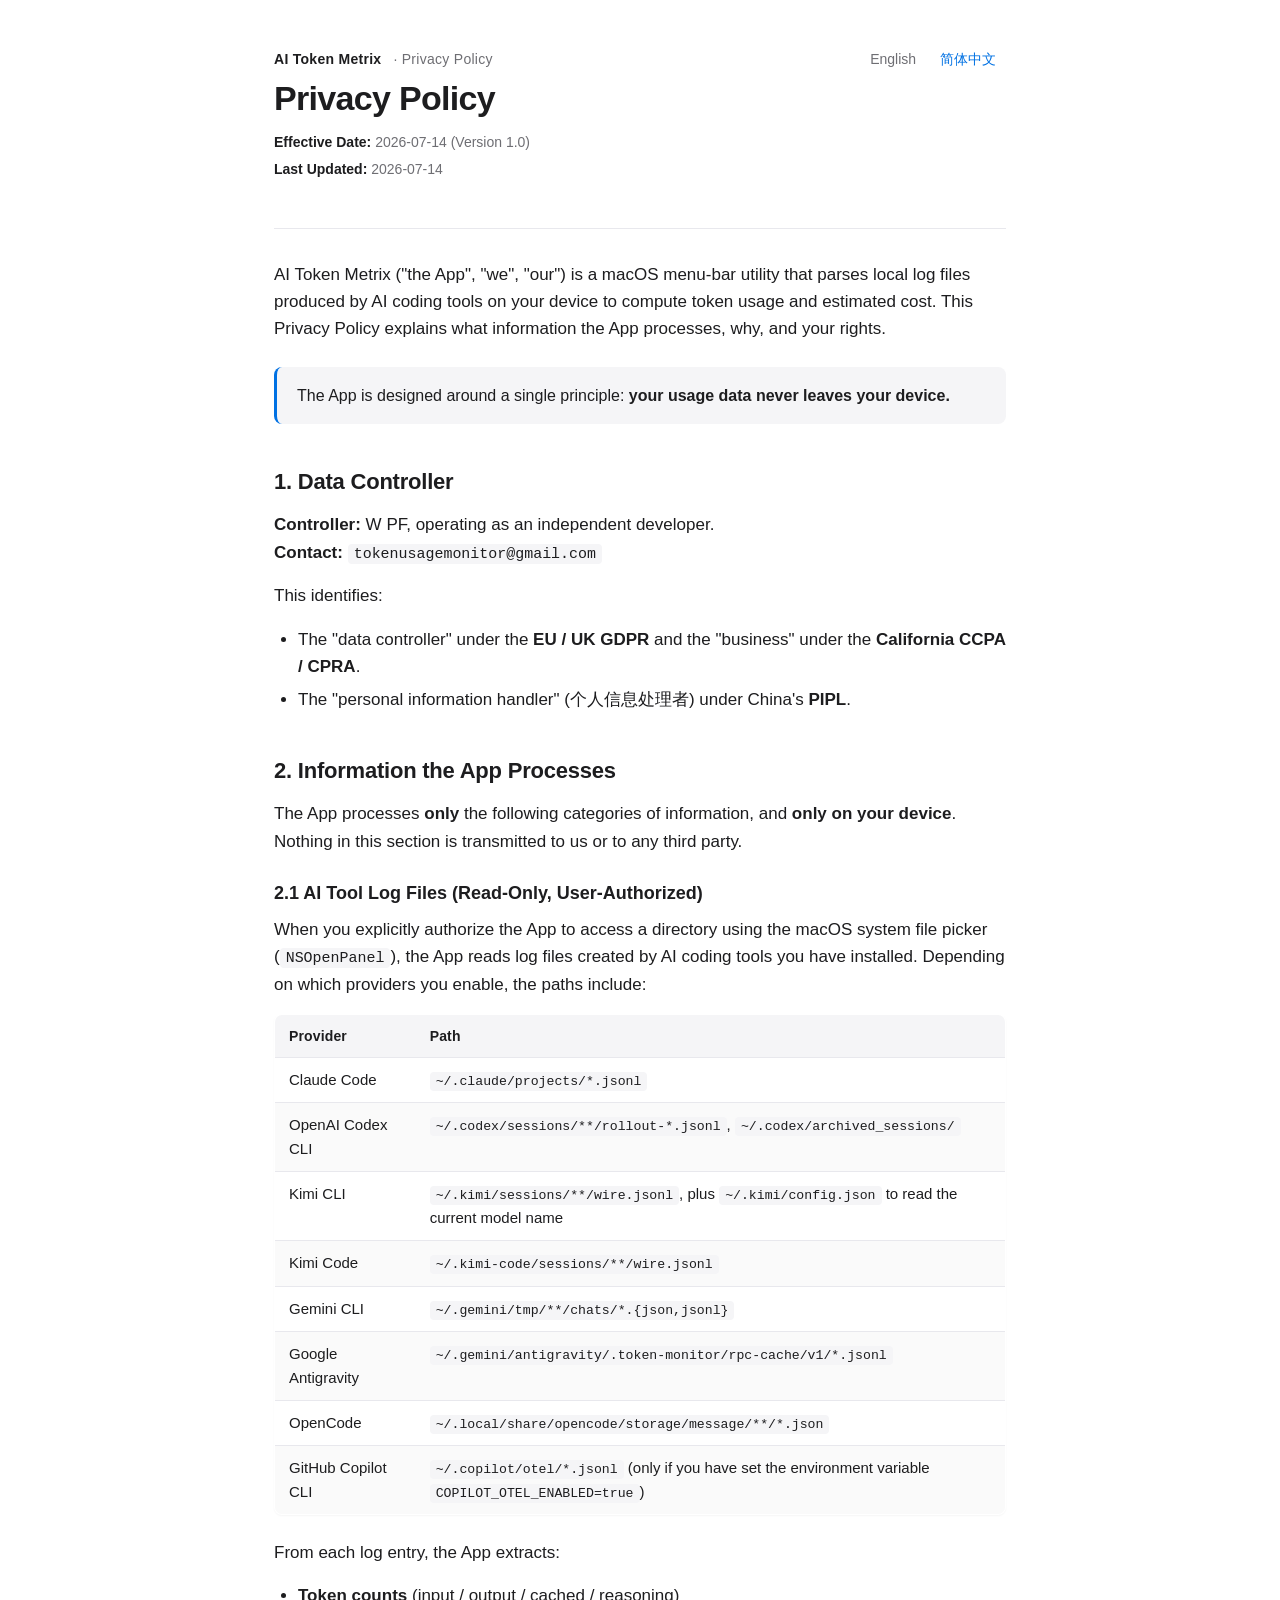
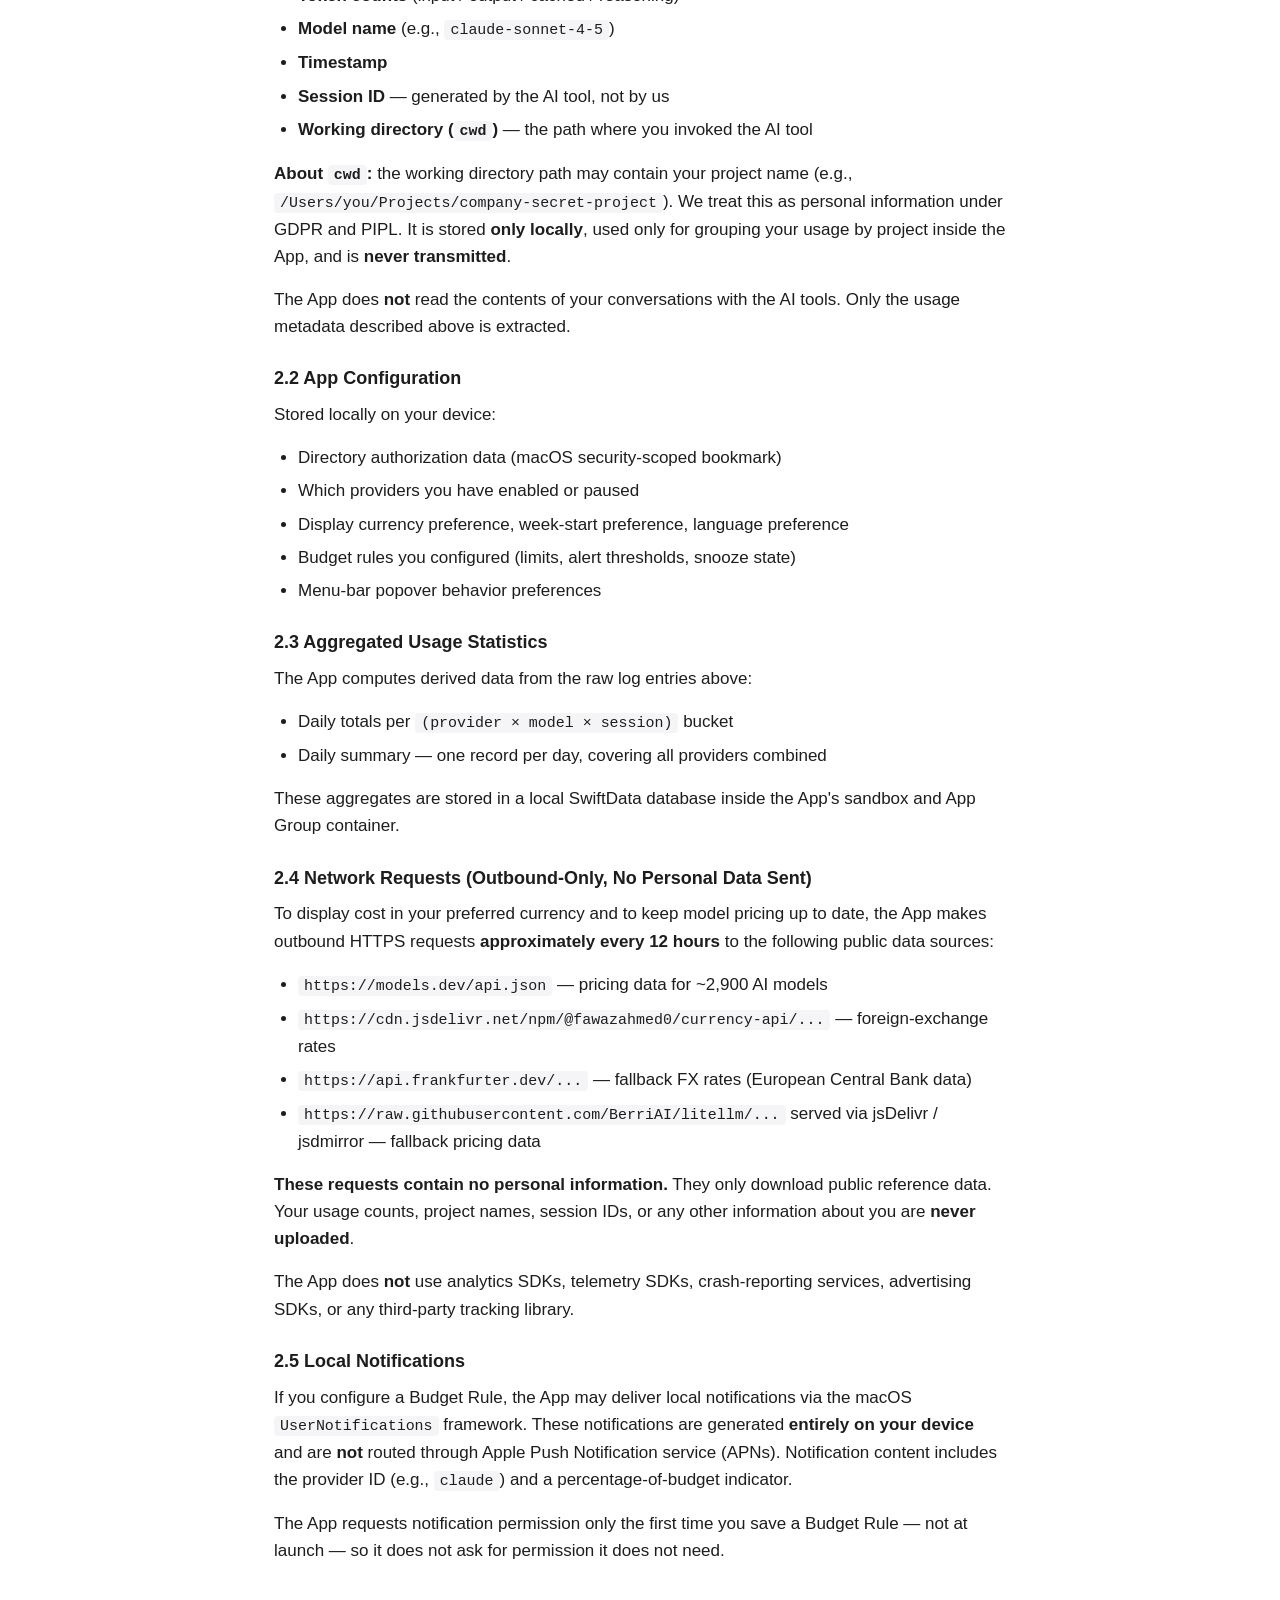
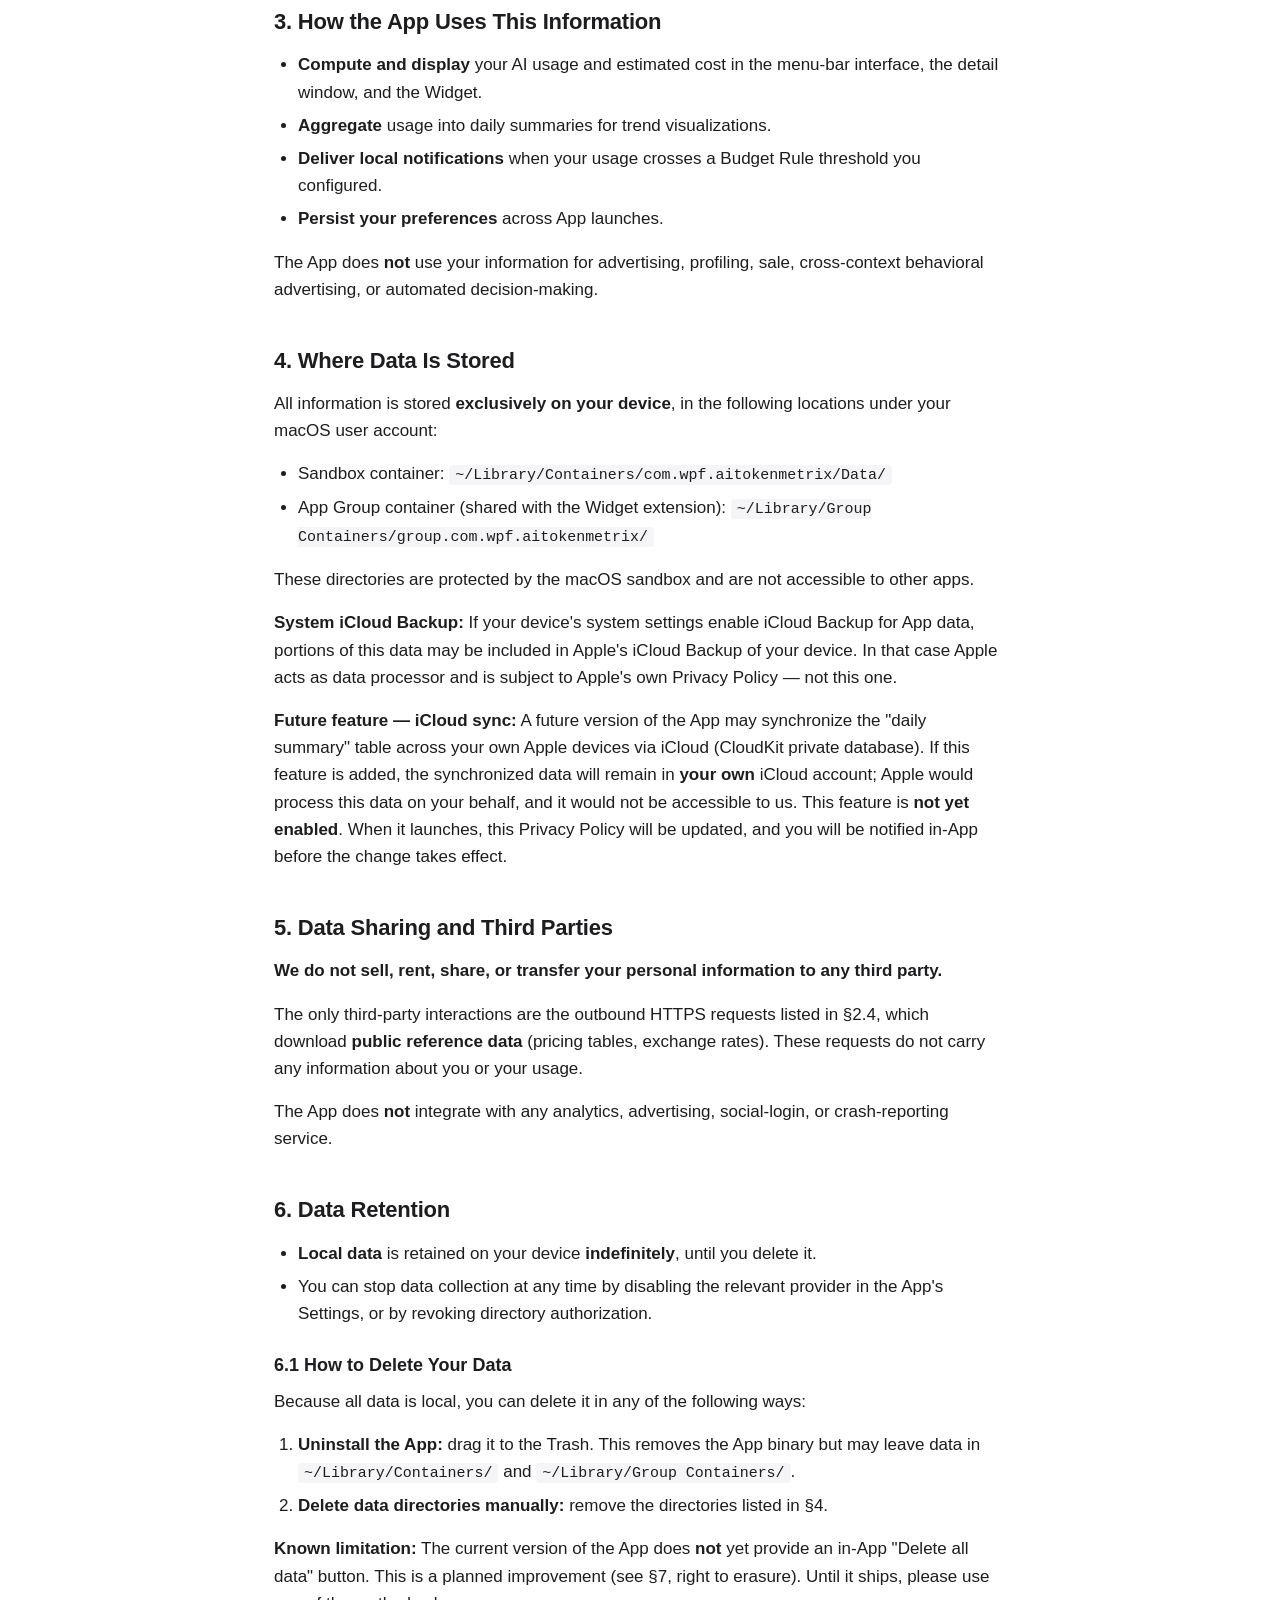
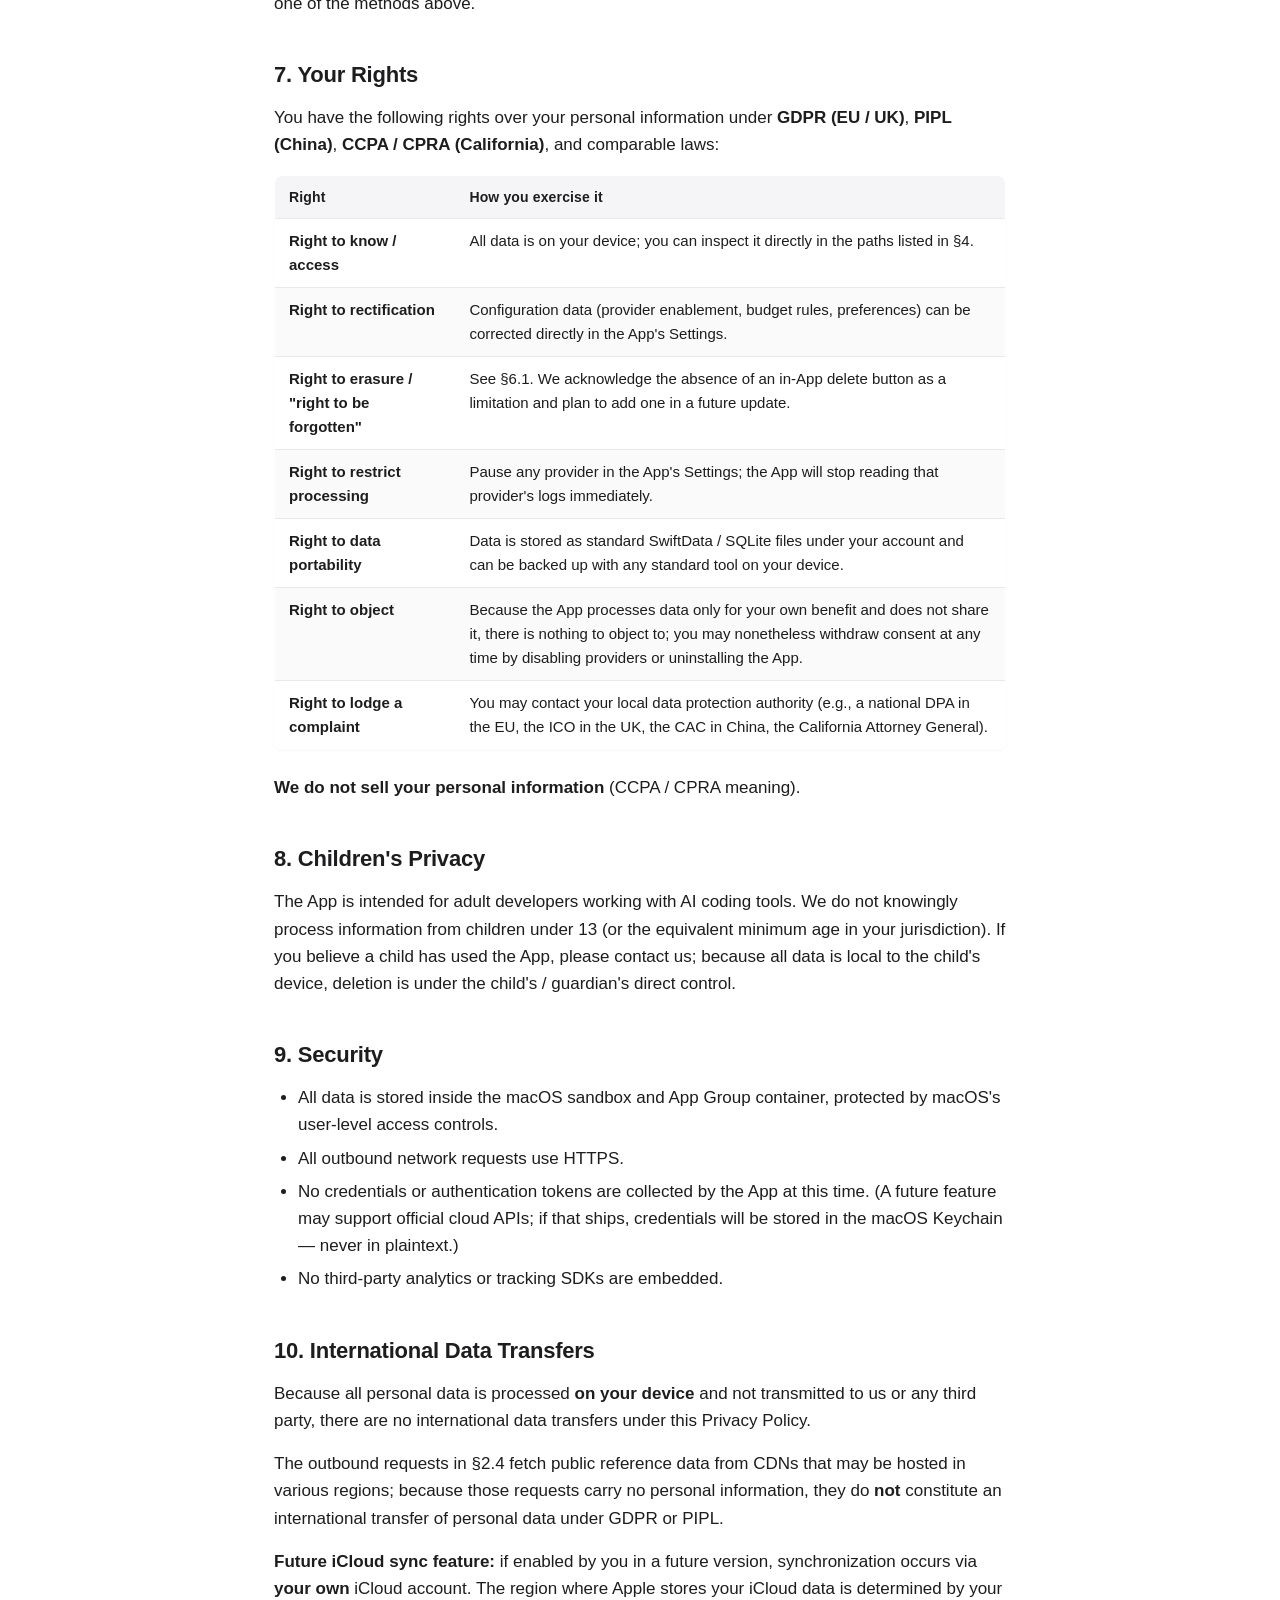
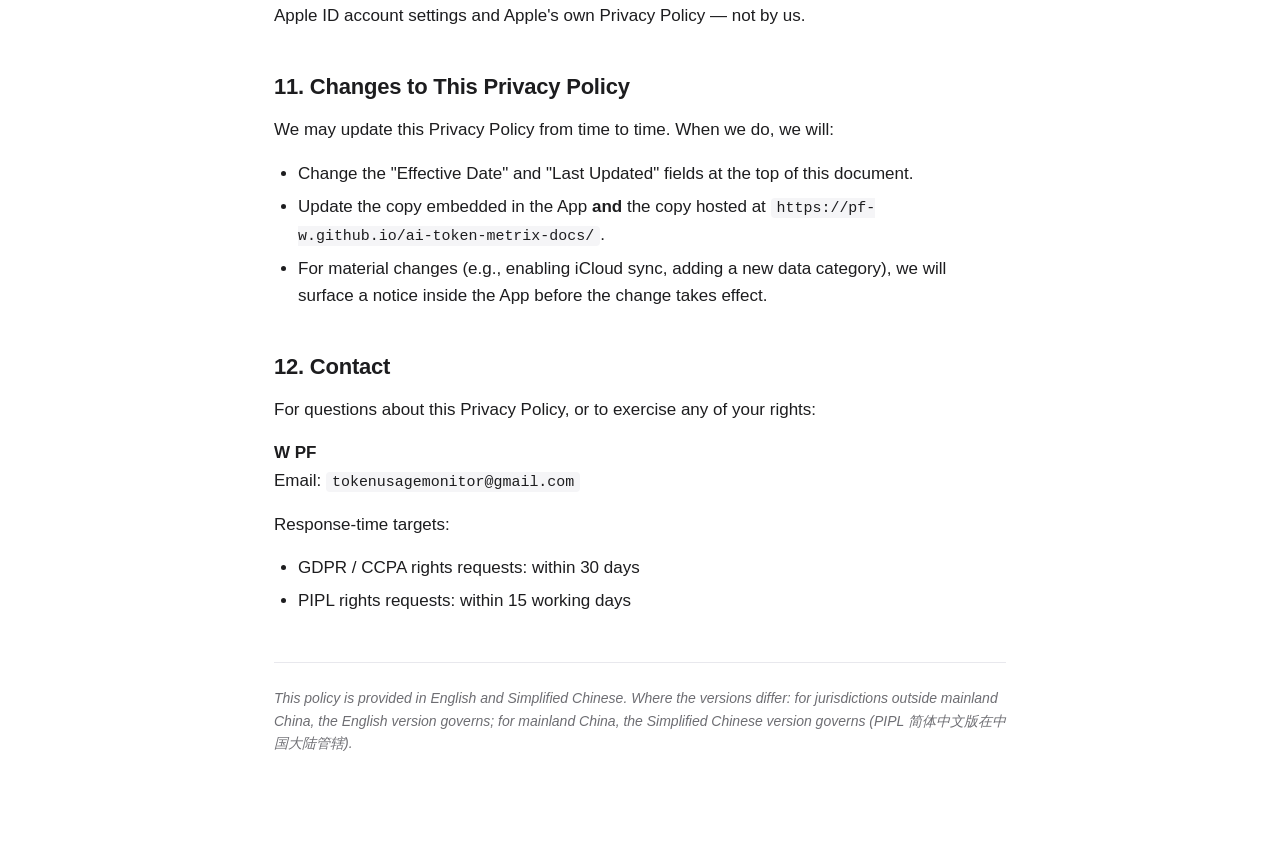
==== privacy-policy/en.html @ 51273609 "privacy policy" ====
<!DOCTYPE html>
<html lang="en">
<head>
  <meta charset="UTF-8">
  <meta name="viewport" content="width=device-width, initial-scale=1.0">
  <meta name="robots" content="index, follow">
  <meta name="description" content="Privacy Policy for AI Token Metrix — a macOS menu-bar utility that parses local AI coding tool logs. Your usage data never leaves your device.">
  <title>Privacy Policy · AI Token Metrix</title>
  <link rel="stylesheet" href="style.css">
</head>
<body>
  <div class="container">
    <header class="doc-header">
      <nav class="lang-switcher">
        <a href="en.html" class="current">English</a>
        <a href="zh-Hans.html">简体中文</a>
      </nav>
      <div class="app-brand"><strong>AI Token Metrix</strong> · Privacy Policy</div>
      <h1>Privacy Policy</h1>
      <div class="meta">
        <div><strong>Effective Date:</strong> 2026-07-14 (Version 1.0)</div>
        <div><strong>Last Updated:</strong> 2026-07-14</div>
      </div>
    </header>

    <p>AI Token Metrix ("the App", "we", "our") is a macOS menu-bar utility that parses local log files produced by AI coding tools on your device to compute token usage and estimated cost. This Privacy Policy explains what information the App processes, why, and your rights.</p>

    <div class="tagline">The App is designed around a single principle: <strong>your usage data never leaves your device.</strong></div>

    <h2 id="controller">1. Data Controller</h2>
    <p><strong>Controller:</strong> W PF, operating as an independent developer.<br>
    <strong>Contact:</strong> <code>tokenusagemonitor@gmail.com</code></p>

    <p>This identifies:</p>
    <ul>
      <li>The "data controller" under the <strong>EU / UK GDPR</strong> and the "business" under the <strong>California CCPA / CPRA</strong>.</li>
      <li>The "personal information handler" (个人信息处理者) under China's <strong>PIPL</strong>.</li>
    </ul>

    <h2 id="information">2. Information the App Processes</h2>
    <p>The App processes <strong>only</strong> the following categories of information, and <strong>only on your device</strong>. Nothing in this section is transmitted to us or to any third party.</p>

    <h3>2.1 AI Tool Log Files (Read-Only, User-Authorized)</h3>
    <p>When you explicitly authorize the App to access a directory using the macOS system file picker (<code>NSOpenPanel</code>), the App reads log files created by AI coding tools you have installed. Depending on which providers you enable, the paths include:</p>

    <table>
      <thead>
        <tr><th>Provider</th><th>Path</th></tr>
      </thead>
      <tbody>
        <tr><td>Claude Code</td><td><code>~/.claude/projects/*.jsonl</code></td></tr>
        <tr><td>OpenAI Codex CLI</td><td><code>~/.codex/sessions/**/rollout-*.jsonl</code>, <code>~/.codex/archived_sessions/</code></td></tr>
        <tr><td>Kimi CLI</td><td><code>~/.kimi/sessions/**/wire.jsonl</code>, plus <code>~/.kimi/config.json</code> to read the current model name</td></tr>
        <tr><td>Kimi Code</td><td><code>~/.kimi-code/sessions/**/wire.jsonl</code></td></tr>
        <tr><td>Gemini CLI</td><td><code>~/.gemini/tmp/**/chats/*.{json,jsonl}</code></td></tr>
        <tr><td>Google Antigravity</td><td><code>~/.gemini/antigravity/.token-monitor/rpc-cache/v1/*.jsonl</code></td></tr>
        <tr><td>OpenCode</td><td><code>~/.local/share/opencode/storage/message/**/*.json</code></td></tr>
        <tr><td>GitHub Copilot CLI</td><td><code>~/.copilot/otel/*.jsonl</code> (only if you have set the environment variable <code>COPILOT_OTEL_ENABLED=true</code>)</td></tr>
      </tbody>
    </table>

    <p>From each log entry, the App extracts:</p>
    <ul>
      <li><strong>Token counts</strong> (input / output / cached / reasoning)</li>
      <li><strong>Model name</strong> (e.g., <code>claude-sonnet-4-5</code>)</li>
      <li><strong>Timestamp</strong></li>
      <li><strong>Session ID</strong> — generated by the AI tool, not by us</li>
      <li><strong>Working directory (<code>cwd</code>)</strong> — the path where you invoked the AI tool</li>
    </ul>

    <p><strong>About <code>cwd</code>:</strong> the working directory path may contain your project name (e.g., <code>/Users/you/Projects/company-secret-project</code>). We treat this as personal information under GDPR and PIPL. It is stored <strong>only locally</strong>, used only for grouping your usage by project inside the App, and is <strong>never transmitted</strong>.</p>

    <p>The App does <strong>not</strong> read the contents of your conversations with the AI tools. Only the usage metadata described above is extracted.</p>

    <h3>2.2 App Configuration</h3>
    <p>Stored locally on your device:</p>
    <ul>
      <li>Directory authorization data (macOS security-scoped bookmark)</li>
      <li>Which providers you have enabled or paused</li>
      <li>Display currency preference, week-start preference, language preference</li>
      <li>Budget rules you configured (limits, alert thresholds, snooze state)</li>
      <li>Menu-bar popover behavior preferences</li>
    </ul>

    <h3>2.3 Aggregated Usage Statistics</h3>
    <p>The App computes derived data from the raw log entries above:</p>
    <ul>
      <li>Daily totals per <code>(provider × model × session)</code> bucket</li>
      <li>Daily summary — one record per day, covering all providers combined</li>
    </ul>
    <p>These aggregates are stored in a local SwiftData database inside the App's sandbox and App Group container.</p>

    <h3>2.4 Network Requests (Outbound-Only, No Personal Data Sent)</h3>
    <p>To display cost in your preferred currency and to keep model pricing up to date, the App makes outbound HTTPS requests <strong>approximately every 12 hours</strong> to the following public data sources:</p>
    <ul>
      <li><code>https://models.dev/api.json</code> — pricing data for ~2,900 AI models</li>
      <li><code>https://cdn.jsdelivr.net/npm/@fawazahmed0/currency-api/...</code> — foreign-exchange rates</li>
      <li><code>https://api.frankfurter.dev/...</code> — fallback FX rates (European Central Bank data)</li>
      <li><code>https://raw.githubusercontent.com/BerriAI/litellm/...</code> served via jsDelivr / jsdmirror — fallback pricing data</li>
    </ul>
    <p><strong>These requests contain no personal information.</strong> They only download public reference data. Your usage counts, project names, session IDs, or any other information about you are <strong>never uploaded</strong>.</p>
    <p>The App does <strong>not</strong> use analytics SDKs, telemetry SDKs, crash-reporting services, advertising SDKs, or any third-party tracking library.</p>

    <h3>2.5 Local Notifications</h3>
    <p>If you configure a Budget Rule, the App may deliver local notifications via the macOS <code>UserNotifications</code> framework. These notifications are generated <strong>entirely on your device</strong> and are <strong>not</strong> routed through Apple Push Notification service (APNs). Notification content includes the provider ID (e.g., <code>claude</code>) and a percentage-of-budget indicator.</p>
    <p>The App requests notification permission only the first time you save a Budget Rule — not at launch — so it does not ask for permission it does not need.</p>

    <h2 id="use">3. How the App Uses This Information</h2>
    <ul>
      <li><strong>Compute and display</strong> your AI usage and estimated cost in the menu-bar interface, the detail window, and the Widget.</li>
      <li><strong>Aggregate</strong> usage into daily summaries for trend visualizations.</li>
      <li><strong>Deliver local notifications</strong> when your usage crosses a Budget Rule threshold you configured.</li>
      <li><strong>Persist your preferences</strong> across App launches.</li>
    </ul>
    <p>The App does <strong>not</strong> use your information for advertising, profiling, sale, cross-context behavioral advertising, or automated decision-making.</p>

    <h2 id="storage">4. Where Data Is Stored</h2>
    <p>All information is stored <strong>exclusively on your device</strong>, in the following locations under your macOS user account:</p>
    <ul>
      <li>Sandbox container: <code>~/Library/Containers/com.wpf.aitokenmetrix/Data/</code></li>
      <li>App Group container (shared with the Widget extension): <code>~/Library/Group Containers/group.com.wpf.aitokenmetrix/</code></li>
    </ul>
    <p>These directories are protected by the macOS sandbox and are not accessible to other apps.</p>

    <p><strong>System iCloud Backup:</strong> If your device's system settings enable iCloud Backup for App data, portions of this data may be included in Apple's iCloud Backup of your device. In that case Apple acts as data processor and is subject to Apple's own Privacy Policy — not this one.</p>

    <p><strong>Future feature — iCloud sync:</strong> A future version of the App may synchronize the "daily summary" table across your own Apple devices via iCloud (CloudKit private database). If this feature is added, the synchronized data will remain in <strong>your own</strong> iCloud account; Apple would process this data on your behalf, and it would not be accessible to us. This feature is <strong>not yet enabled</strong>. When it launches, this Privacy Policy will be updated, and you will be notified in-App before the change takes effect.</p>

    <h2 id="sharing">5. Data Sharing and Third Parties</h2>
    <p><strong>We do not sell, rent, share, or transfer your personal information to any third party.</strong></p>
    <p>The only third-party interactions are the outbound HTTPS requests listed in §2.4, which download <strong>public reference data</strong> (pricing tables, exchange rates). These requests do not carry any information about you or your usage.</p>
    <p>The App does <strong>not</strong> integrate with any analytics, advertising, social-login, or crash-reporting service.</p>

    <h2 id="retention">6. Data Retention</h2>
    <ul>
      <li><strong>Local data</strong> is retained on your device <strong>indefinitely</strong>, until you delete it.</li>
      <li>You can stop data collection at any time by disabling the relevant provider in the App's Settings, or by revoking directory authorization.</li>
    </ul>

    <h3>6.1 How to Delete Your Data</h3>
    <p>Because all data is local, you can delete it in any of the following ways:</p>
    <ol>
      <li><strong>Uninstall the App:</strong> drag it to the Trash. This removes the App binary but may leave data in <code>~/Library/Containers/</code> and <code>~/Library/Group Containers/</code>.</li>
      <li><strong>Delete data directories manually:</strong> remove the directories listed in §4.</li>
    </ol>
    <p><strong>Known limitation:</strong> The current version of the App does <strong>not</strong> yet provide an in-App "Delete all data" button. This is a planned improvement (see §7, right to erasure). Until it ships, please use one of the methods above.</p>

    <h2 id="rights">7. Your Rights</h2>
    <p>You have the following rights over your personal information under <strong>GDPR (EU / UK)</strong>, <strong>PIPL (China)</strong>, <strong>CCPA / CPRA (California)</strong>, and comparable laws:</p>

    <table>
      <thead>
        <tr><th>Right</th><th>How you exercise it</th></tr>
      </thead>
      <tbody>
        <tr><td><strong>Right to know / access</strong></td><td>All data is on your device; you can inspect it directly in the paths listed in §4.</td></tr>
        <tr><td><strong>Right to rectification</strong></td><td>Configuration data (provider enablement, budget rules, preferences) can be corrected directly in the App's Settings.</td></tr>
        <tr><td><strong>Right to erasure / "right to be forgotten"</strong></td><td>See §6.1. We acknowledge the absence of an in-App delete button as a limitation and plan to add one in a future update.</td></tr>
        <tr><td><strong>Right to restrict processing</strong></td><td>Pause any provider in the App's Settings; the App will stop reading that provider's logs immediately.</td></tr>
        <tr><td><strong>Right to data portability</strong></td><td>Data is stored as standard SwiftData / SQLite files under your account and can be backed up with any standard tool on your device.</td></tr>
        <tr><td><strong>Right to object</strong></td><td>Because the App processes data only for your own benefit and does not share it, there is nothing to object to; you may nonetheless withdraw consent at any time by disabling providers or uninstalling the App.</td></tr>
        <tr><td><strong>Right to lodge a complaint</strong></td><td>You may contact your local data protection authority (e.g., a national DPA in the EU, the ICO in the UK, the CAC in China, the California Attorney General).</td></tr>
      </tbody>
    </table>

    <p><strong>We do not sell your personal information</strong> (CCPA / CPRA meaning).</p>

    <h2 id="children">8. Children's Privacy</h2>
    <p>The App is intended for adult developers working with AI coding tools. We do not knowingly process information from children under 13 (or the equivalent minimum age in your jurisdiction). If you believe a child has used the App, please contact us; because all data is local to the child's device, deletion is under the child's / guardian's direct control.</p>

    <h2 id="security">9. Security</h2>
    <ul>
      <li>All data is stored inside the macOS sandbox and App Group container, protected by macOS's user-level access controls.</li>
      <li>All outbound network requests use HTTPS.</li>
      <li>No credentials or authentication tokens are collected by the App at this time. (A future feature may support official cloud APIs; if that ships, credentials will be stored in the macOS Keychain — never in plaintext.)</li>
      <li>No third-party analytics or tracking SDKs are embedded.</li>
    </ul>

    <h2 id="transfers">10. International Data Transfers</h2>
    <p>Because all personal data is processed <strong>on your device</strong> and not transmitted to us or any third party, there are no international data transfers under this Privacy Policy.</p>
    <p>The outbound requests in §2.4 fetch public reference data from CDNs that may be hosted in various regions; because those requests carry no personal information, they do <strong>not</strong> constitute an international transfer of personal data under GDPR or PIPL.</p>
    <p><strong>Future iCloud sync feature:</strong> if enabled by you in a future version, synchronization occurs via <strong>your own</strong> iCloud account. The region where Apple stores your iCloud data is determined by your Apple ID account settings and Apple's own Privacy Policy — not by us.</p>

    <h2 id="changes">11. Changes to This Privacy Policy</h2>
    <p>We may update this Privacy Policy from time to time. When we do, we will:</p>
    <ul>
      <li>Change the "Effective Date" and "Last Updated" fields at the top of this document.</li>
      <li>Update the copy embedded in the App <strong>and</strong> the copy hosted at <code>https://pf-w.github.io/ai-token-metrix-docs/</code>.</li>
      <li>For material changes (e.g., enabling iCloud sync, adding a new data category), we will surface a notice inside the App before the change takes effect.</li>
    </ul>

    <h2 id="contact">12. Contact</h2>
    <p>For questions about this Privacy Policy, or to exercise any of your rights:</p>
    <p><strong>W PF</strong><br>
    Email: <code>tokenusagemonitor@gmail.com</code></p>
    <p>Response-time targets:</p>
    <ul>
      <li>GDPR / CCPA rights requests: within 30 days</li>
      <li>PIPL rights requests: within 15 working days</li>
    </ul>

    <div class="footer-note">This policy is provided in English and Simplified Chinese. Where the versions differ: for jurisdictions outside mainland China, the English version governs; for mainland China, the Simplified Chinese version governs (PIPL 简体中文版在中国大陆管辖).</div>
  </div>
</body>
</html>
---- privacy-policy/style.css ----
/* AI Token Metrix — Privacy Policy shared styles */

:root {
  --bg: #ffffff;
  --fg: #1d1d1f;
  --fg-muted: #6e6e73;
  --accent: #0071e3;
  --accent-hover: #0077ed;
  --border: #d2d2d7;
  --border-soft: #e8e8ed;
  --card: #f5f5f7;
  --code-bg: #f5f5f7;
  --table-stripe: #fafafa;
  --shadow: 0 1px 2px rgba(0, 0, 0, 0.04);
}

@media (prefers-color-scheme: dark) {
  :root {
    --bg: #000000;
    --fg: #f5f5f7;
    --fg-muted: #98989d;
    --accent: #2997ff;
    --accent-hover: #4ba8ff;
    --border: #38383a;
    --border-soft: #2c2c2e;
    --card: #1c1c1e;
    --code-bg: #1c1c1e;
    --table-stripe: #141416;
    --shadow: 0 1px 2px rgba(0, 0, 0, 0.4);
  }
}

* {
  box-sizing: border-box;
}

html {
  -webkit-text-size-adjust: 100%;
  scroll-behavior: smooth;
}

body {
  margin: 0;
  padding: 0;
  font-family: -apple-system, BlinkMacSystemFont, "SF Pro Text", "SF Pro Display",
    "Helvetica Neue", "Segoe UI", "PingFang SC", "Microsoft YaHei",
    "Hiragino Sans GB", Arial, sans-serif;
  font-size: 17px;
  line-height: 1.6;
  color: var(--fg);
  background: var(--bg);
  -webkit-font-smoothing: antialiased;
  -moz-osx-font-smoothing: grayscale;
}

.container {
  max-width: 780px;
  margin: 0 auto;
  padding: 48px 24px 96px;
}

header.doc-header {
  border-bottom: 1px solid var(--border-soft);
  padding-bottom: 24px;
  margin-bottom: 32px;
}

.app-brand {
  display: flex;
  align-items: center;
  gap: 12px;
  font-size: 14px;
  color: var(--fg-muted);
  margin-bottom: 8px;
  letter-spacing: 0.02em;
}

.app-brand strong {
  color: var(--fg);
  font-weight: 600;
}

.lang-switcher {
  float: right;
  font-size: 14px;
}

.lang-switcher a {
  color: var(--accent);
  text-decoration: none;
  padding: 4px 10px;
  border-radius: 6px;
  transition: background 0.15s ease;
}

.lang-switcher a:hover {
  background: var(--card);
}

.lang-switcher a.current {
  color: var(--fg-muted);
  pointer-events: none;
}

h1 {
  font-size: 34px;
  font-weight: 700;
  letter-spacing: -0.02em;
  margin: 8px 0 12px;
  line-height: 1.2;
}

h2 {
  font-size: 22px;
  font-weight: 600;
  margin: 40px 0 12px;
  letter-spacing: -0.01em;
  scroll-margin-top: 24px;
}

h3 {
  font-size: 18px;
  font-weight: 600;
  margin: 24px 0 8px;
}

p {
  margin: 0 0 16px;
}

.meta {
  color: var(--fg-muted);
  font-size: 14px;
  margin-bottom: 24px;
}

.meta div + div {
  margin-top: 4px;
}

.tagline {
  background: var(--card);
  border-left: 3px solid var(--accent);
  padding: 16px 20px;
  border-radius: 8px;
  margin: 24px 0 32px;
  font-size: 16px;
}

ul, ol {
  padding-left: 24px;
  margin: 0 0 16px;
}

li {
  margin-bottom: 6px;
}

a {
  color: var(--accent);
  text-decoration: none;
}

a:hover {
  color: var(--accent-hover);
  text-decoration: underline;
}

code {
  font-family: "SF Mono", "Menlo", "Monaco", "Consolas", "Courier New", monospace;
  font-size: 0.88em;
  background: var(--code-bg);
  padding: 2px 6px;
  border-radius: 4px;
  color: var(--fg);
  word-break: break-word;
}

table {
  width: 100%;
  border-collapse: collapse;
  margin: 16px 0 24px;
  font-size: 15px;
  border: 1px solid var(--border-soft);
  border-radius: 8px;
  overflow: hidden;
  box-shadow: var(--shadow);
}

thead {
  background: var(--card);
}

th, td {
  padding: 10px 14px;
  text-align: left;
  border-bottom: 1px solid var(--border-soft);
  vertical-align: top;
}

th {
  font-weight: 600;
  color: var(--fg);
  font-size: 14px;
  letter-spacing: 0.01em;
}

tbody tr:nth-child(even) {
  background: var(--table-stripe);
}

tbody tr:last-child td {
  border-bottom: none;
}

hr {
  border: 0;
  border-top: 1px solid var(--border-soft);
  margin: 40px 0;
}

strong {
  font-weight: 600;
  color: var(--fg);
}

blockquote {
  margin: 16px 0;
  padding: 12px 20px;
  border-left: 3px solid var(--border);
  color: var(--fg-muted);
  background: var(--card);
  border-radius: 0 6px 6px 0;
}

.footer-note {
  margin-top: 48px;
  padding-top: 24px;
  border-top: 1px solid var(--border-soft);
  font-size: 14px;
  color: var(--fg-muted);
  font-style: italic;
}

@media (max-width: 640px) {
  .container {
    padding: 32px 16px 64px;
  }
  h1 {
    font-size: 28px;
  }
  h2 {
    font-size: 20px;
  }
  body {
    font-size: 16px;
  }
  table {
    font-size: 14px;
  }
  th, td {
    padding: 8px 10px;
  }
  .lang-switcher {
    float: none;
    margin-bottom: 12px;
  }
}
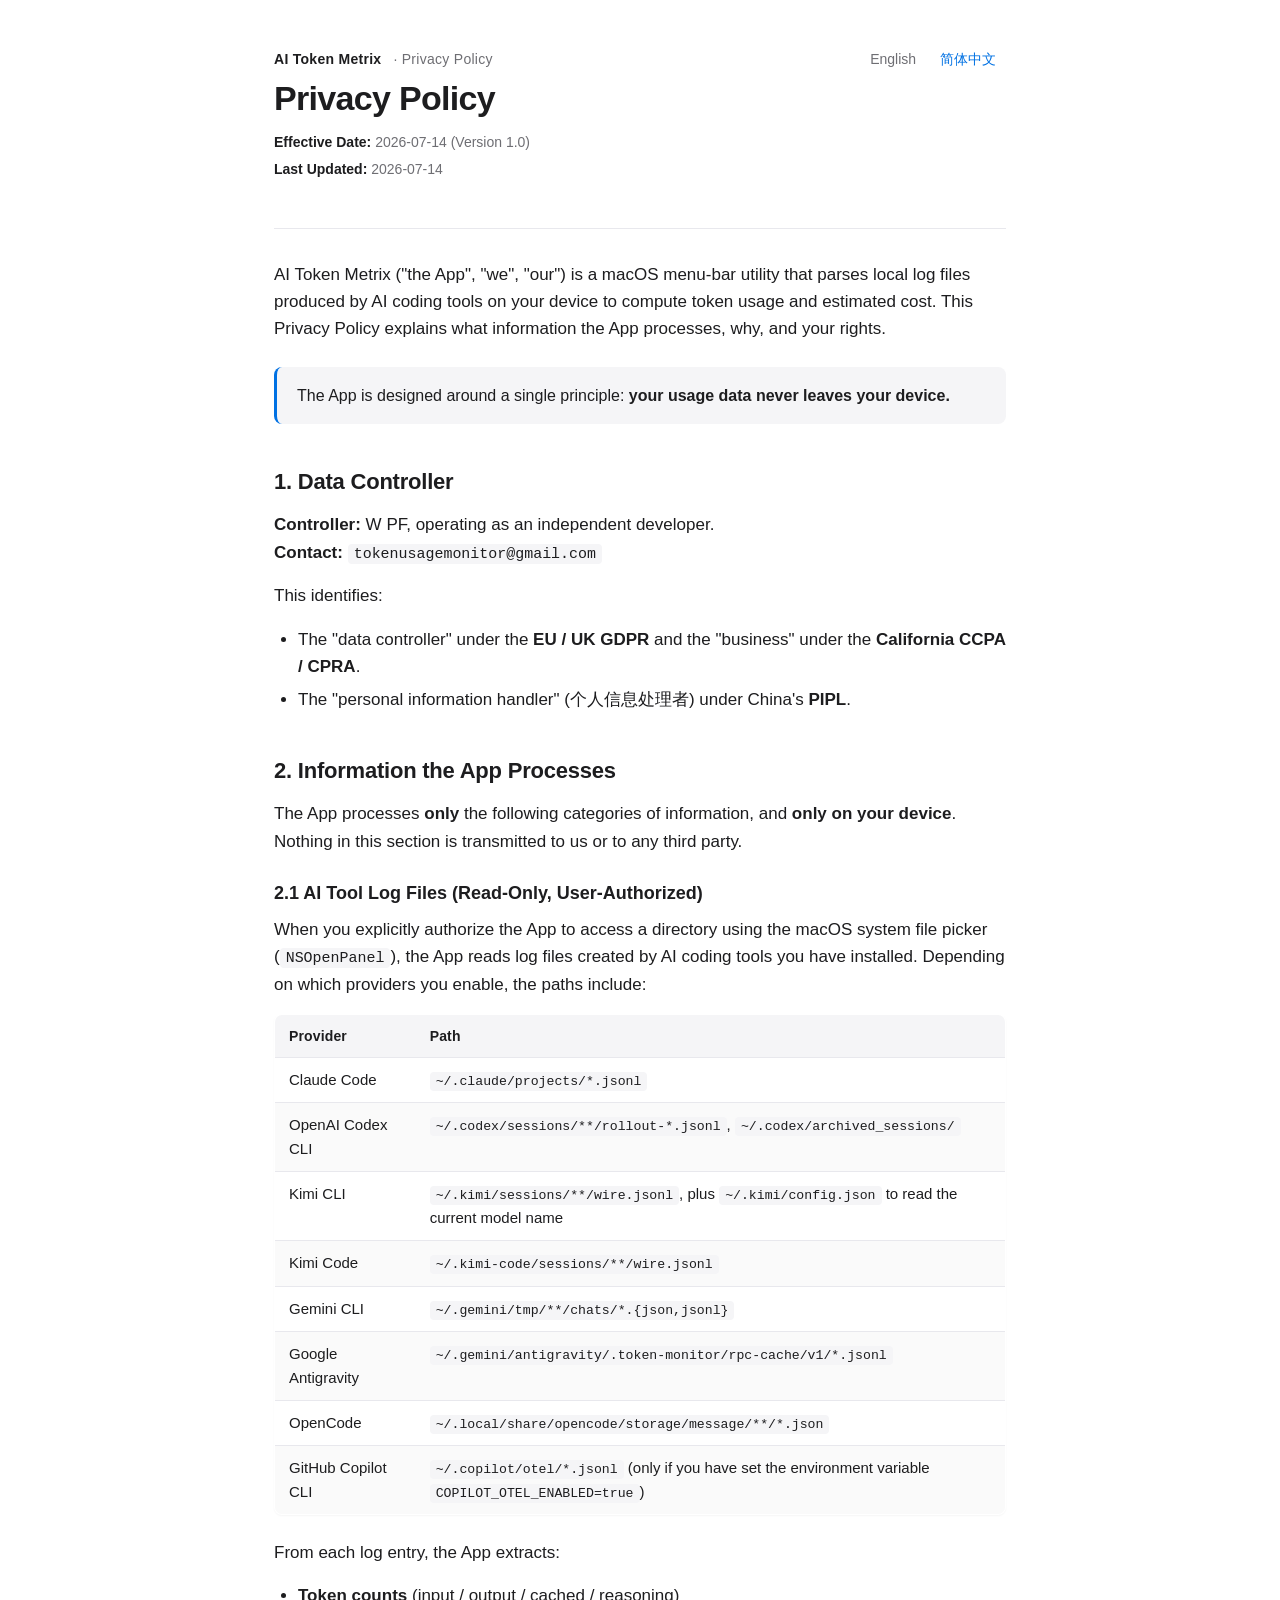
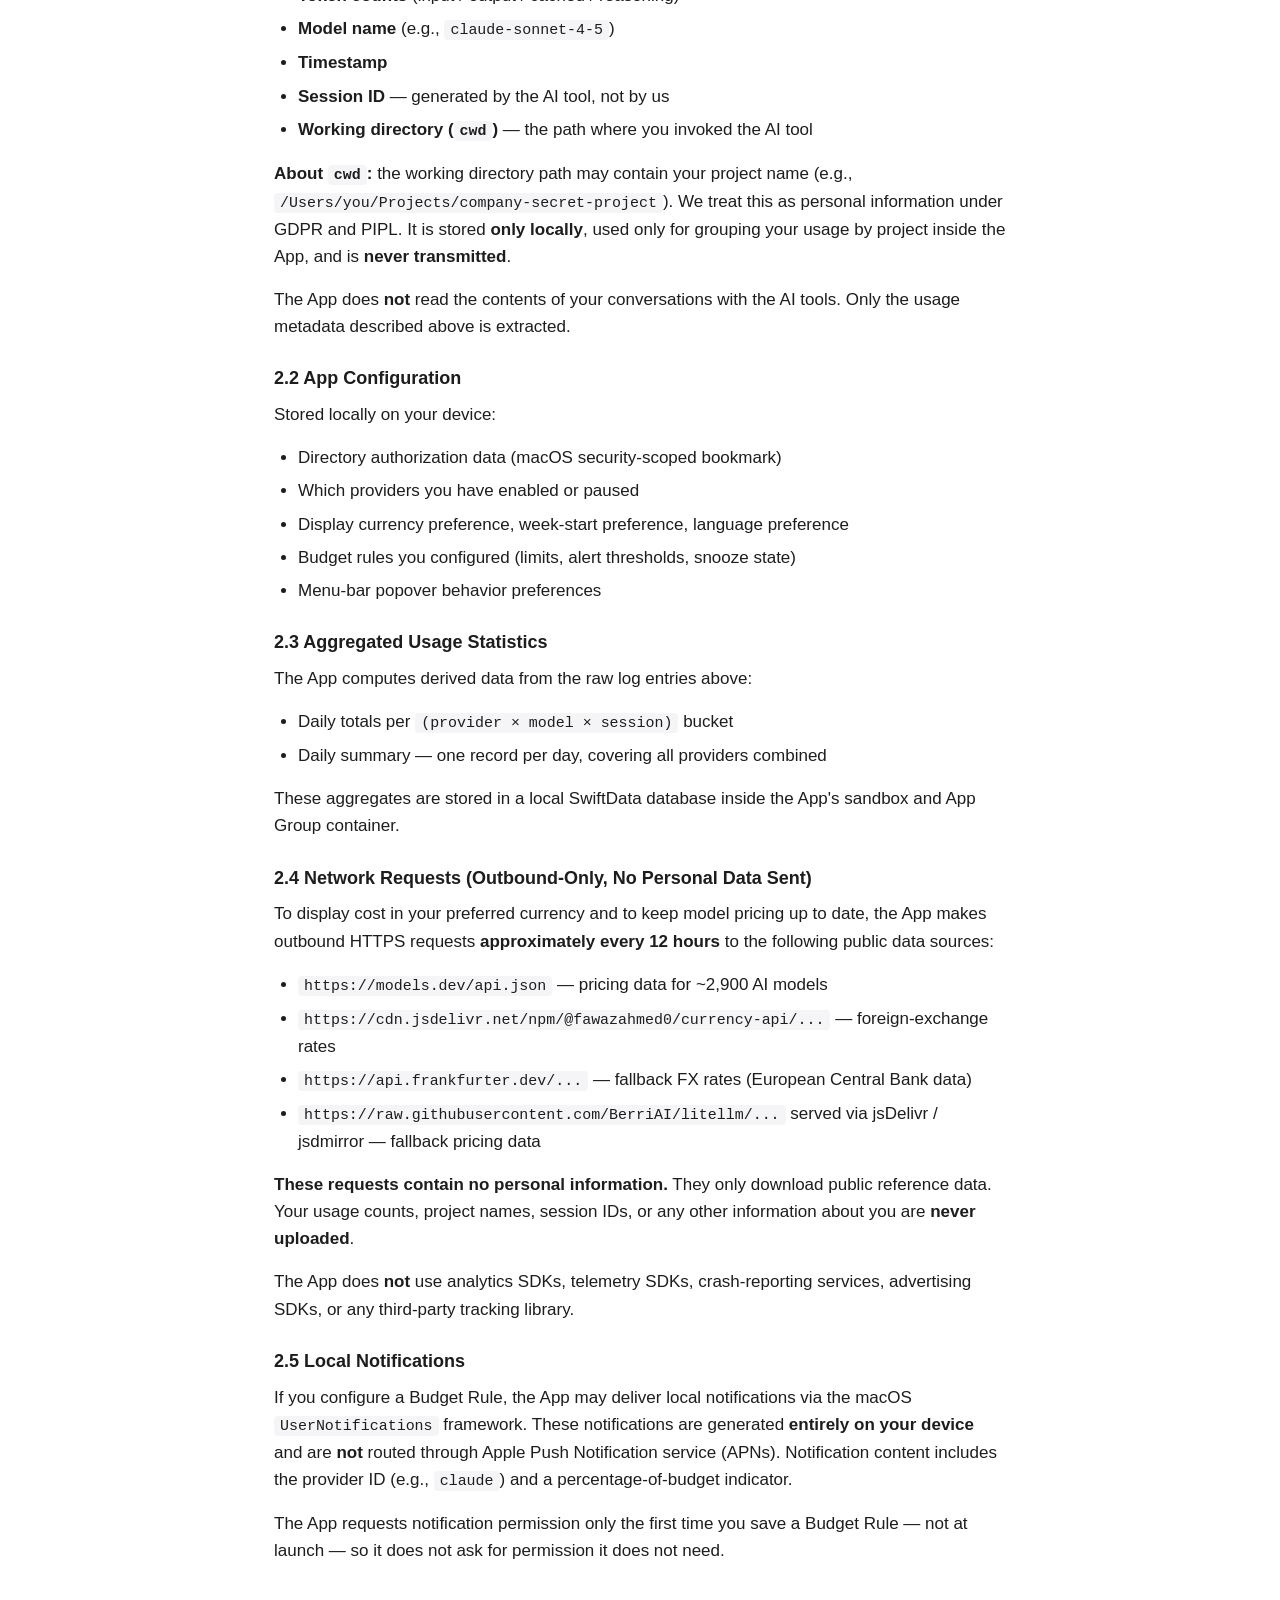
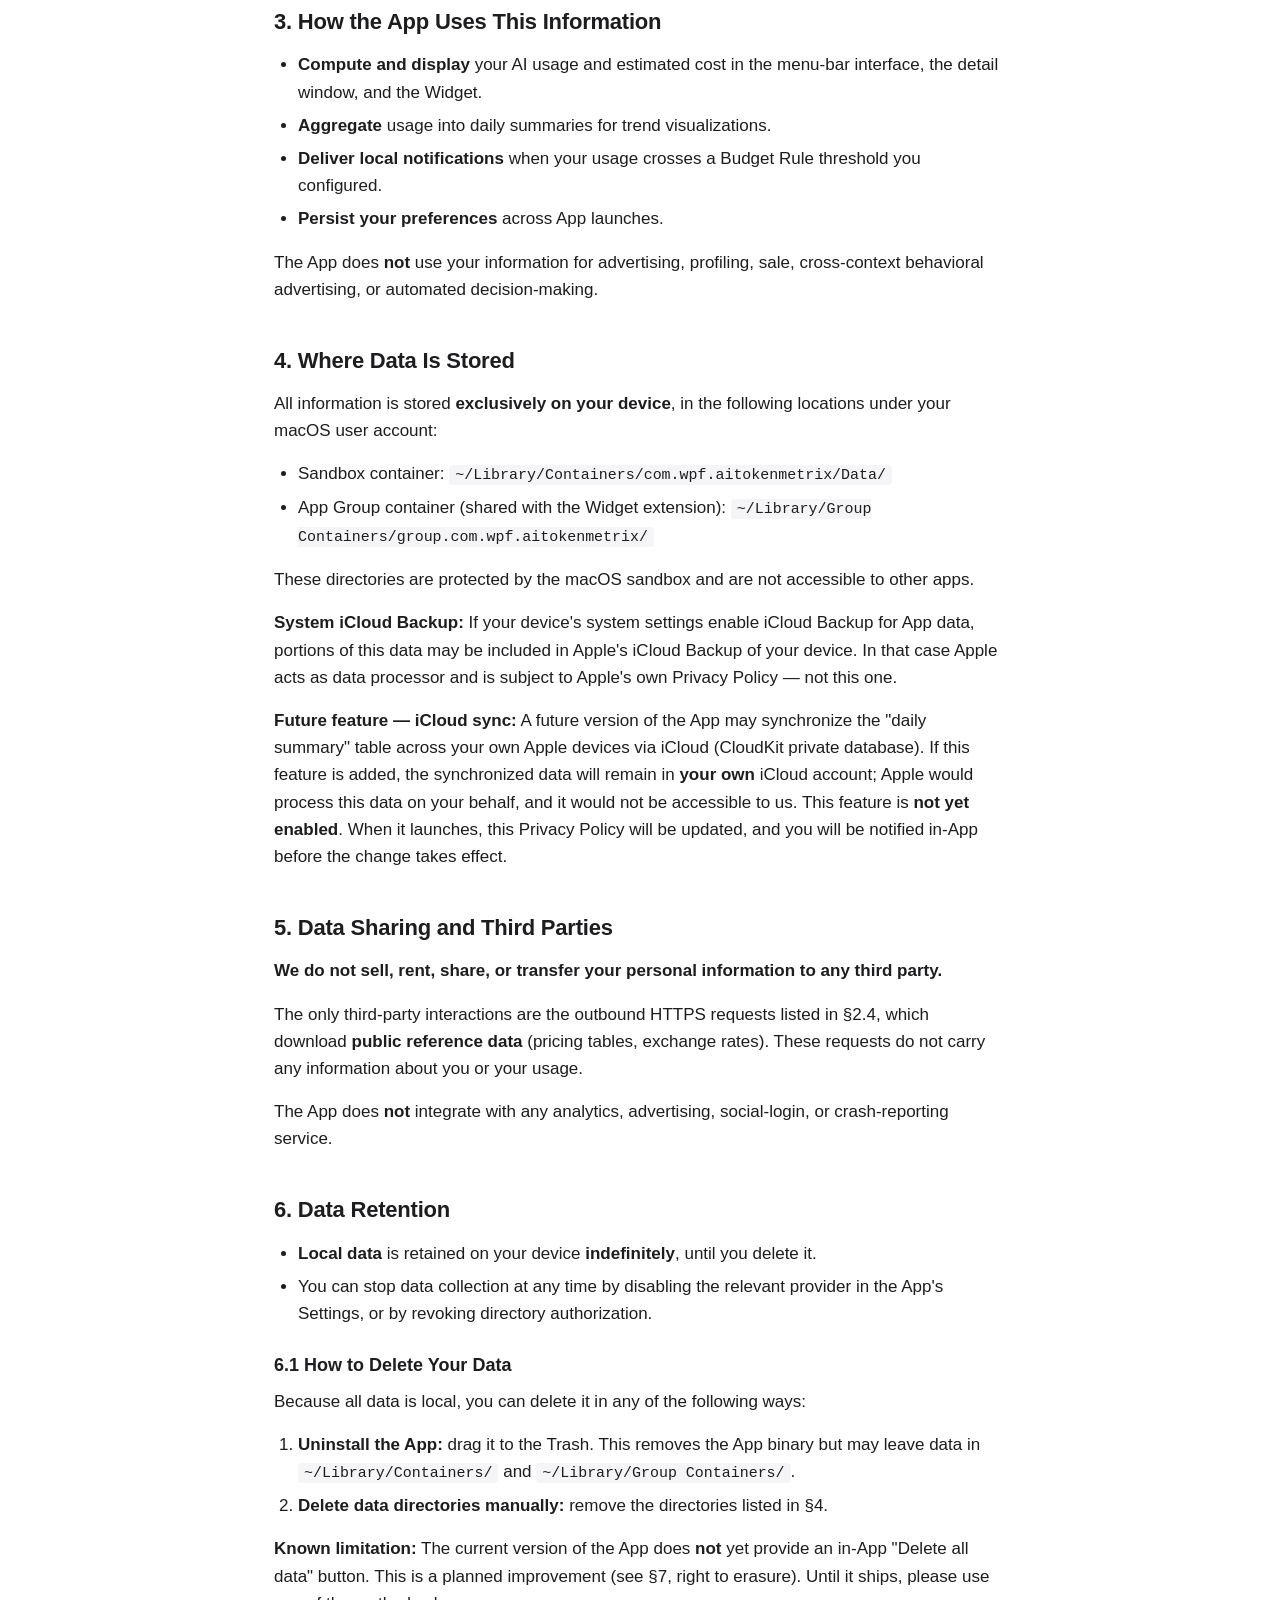
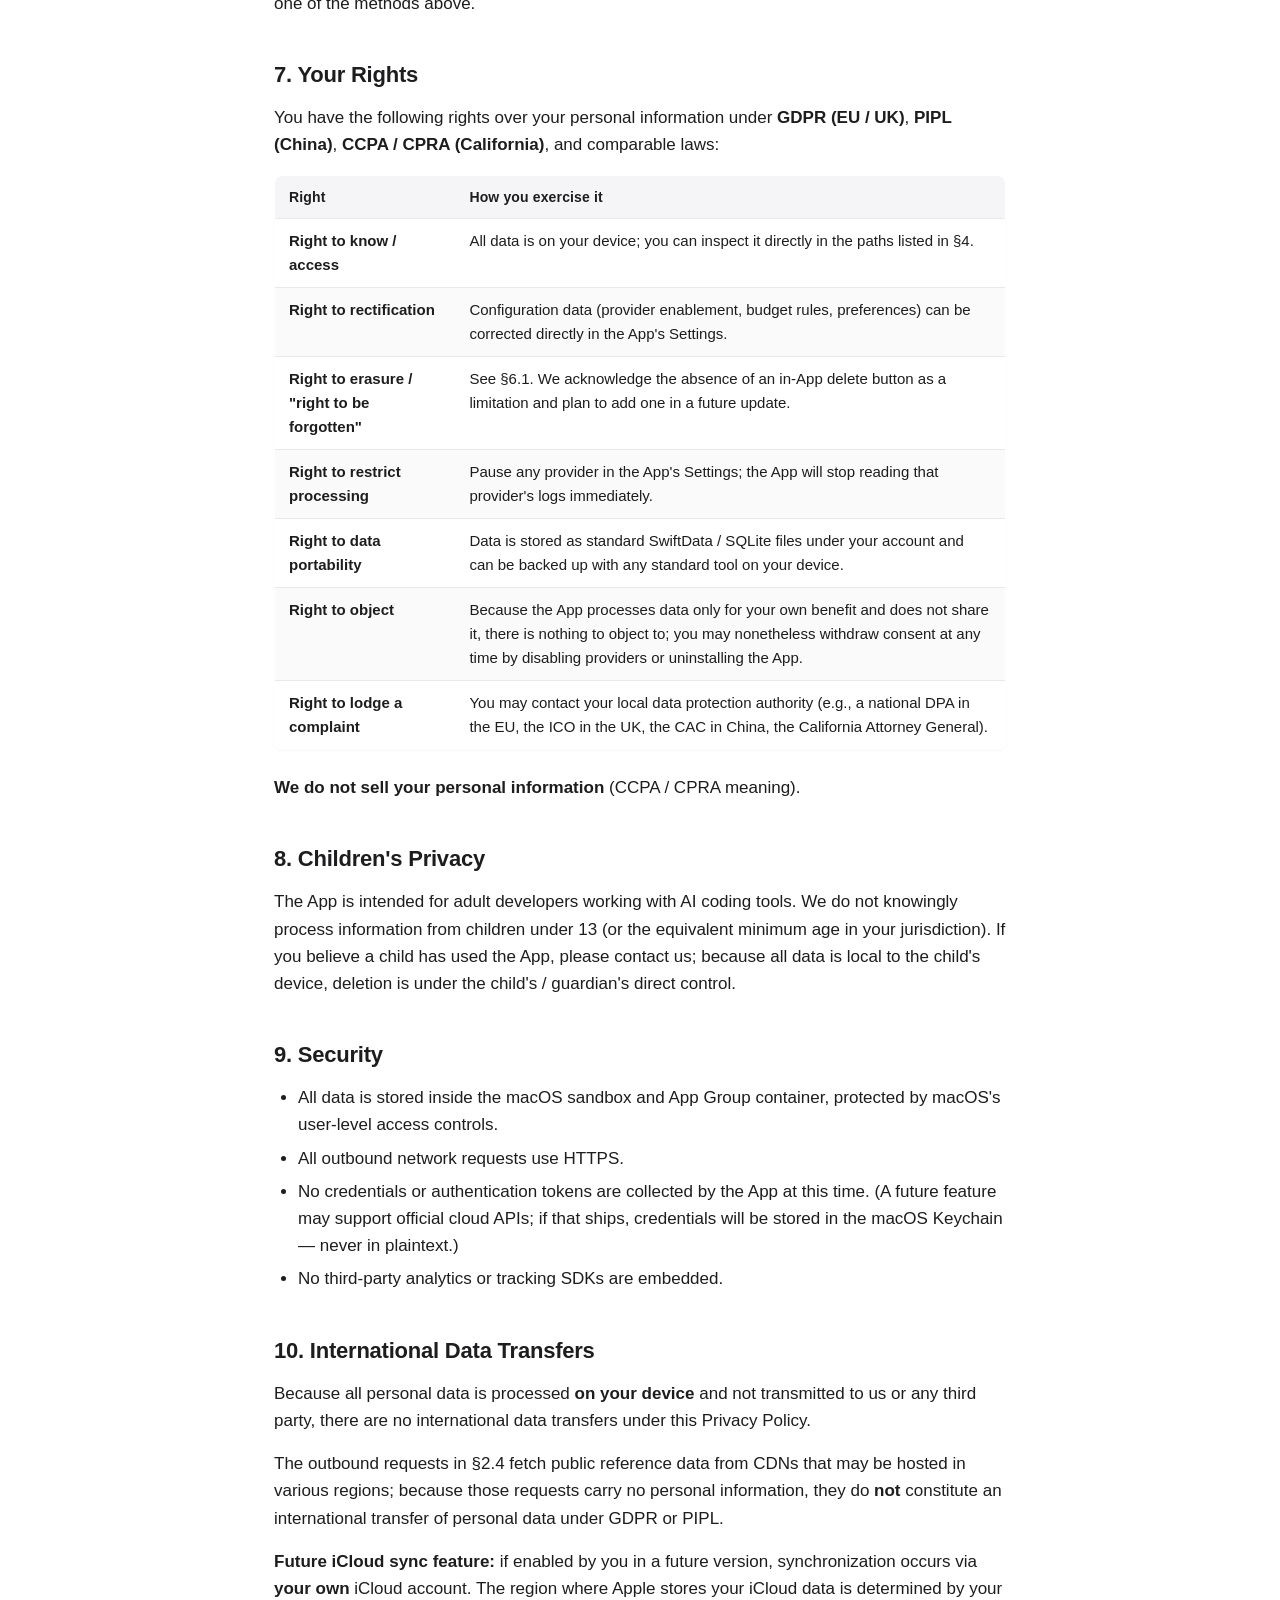
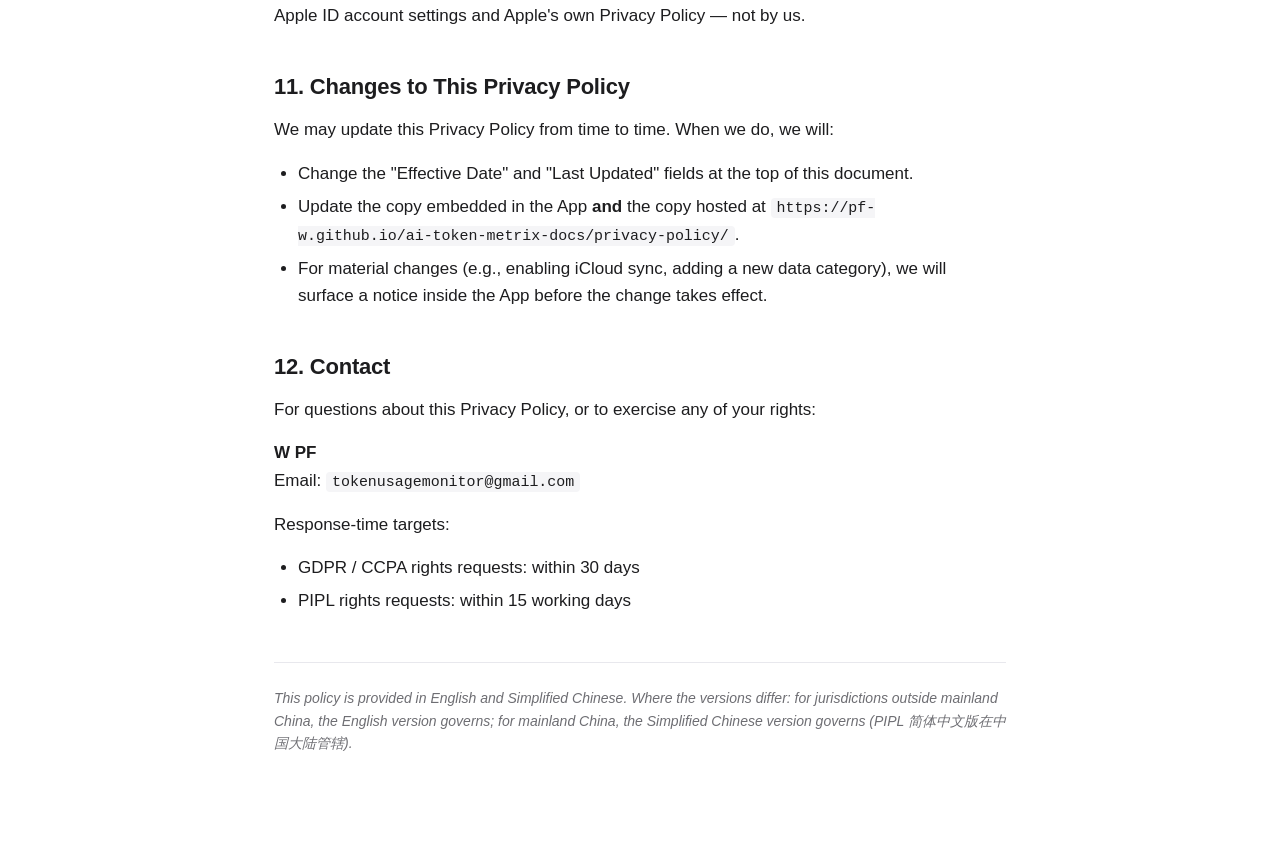
==== commit c0e86e6a: "privacy policy" ====
--- a/privacy-policy/en.html
+++ b/privacy-policy/en.html
@@ -185,7 +185,7 @@
     <p>We may update this Privacy Policy from time to time. When we do, we will:</p>
     <ul>
       <li>Change the "Effective Date" and "Last Updated" fields at the top of this document.</li>
-      <li>Update the copy embedded in the App <strong>and</strong> the copy hosted at <code>https://pf-w.github.io/ai-token-metrix-docs/</code>.</li>
+      <li>Update the copy embedded in the App <strong>and</strong> the copy hosted at <code>https://pf-w.github.io/ai-token-metrix-docs/privacy-policy/</code>.</li>
       <li>For material changes (e.g., enabling iCloud sync, adding a new data category), we will surface a notice inside the App before the change takes effect.</li>
     </ul>
 
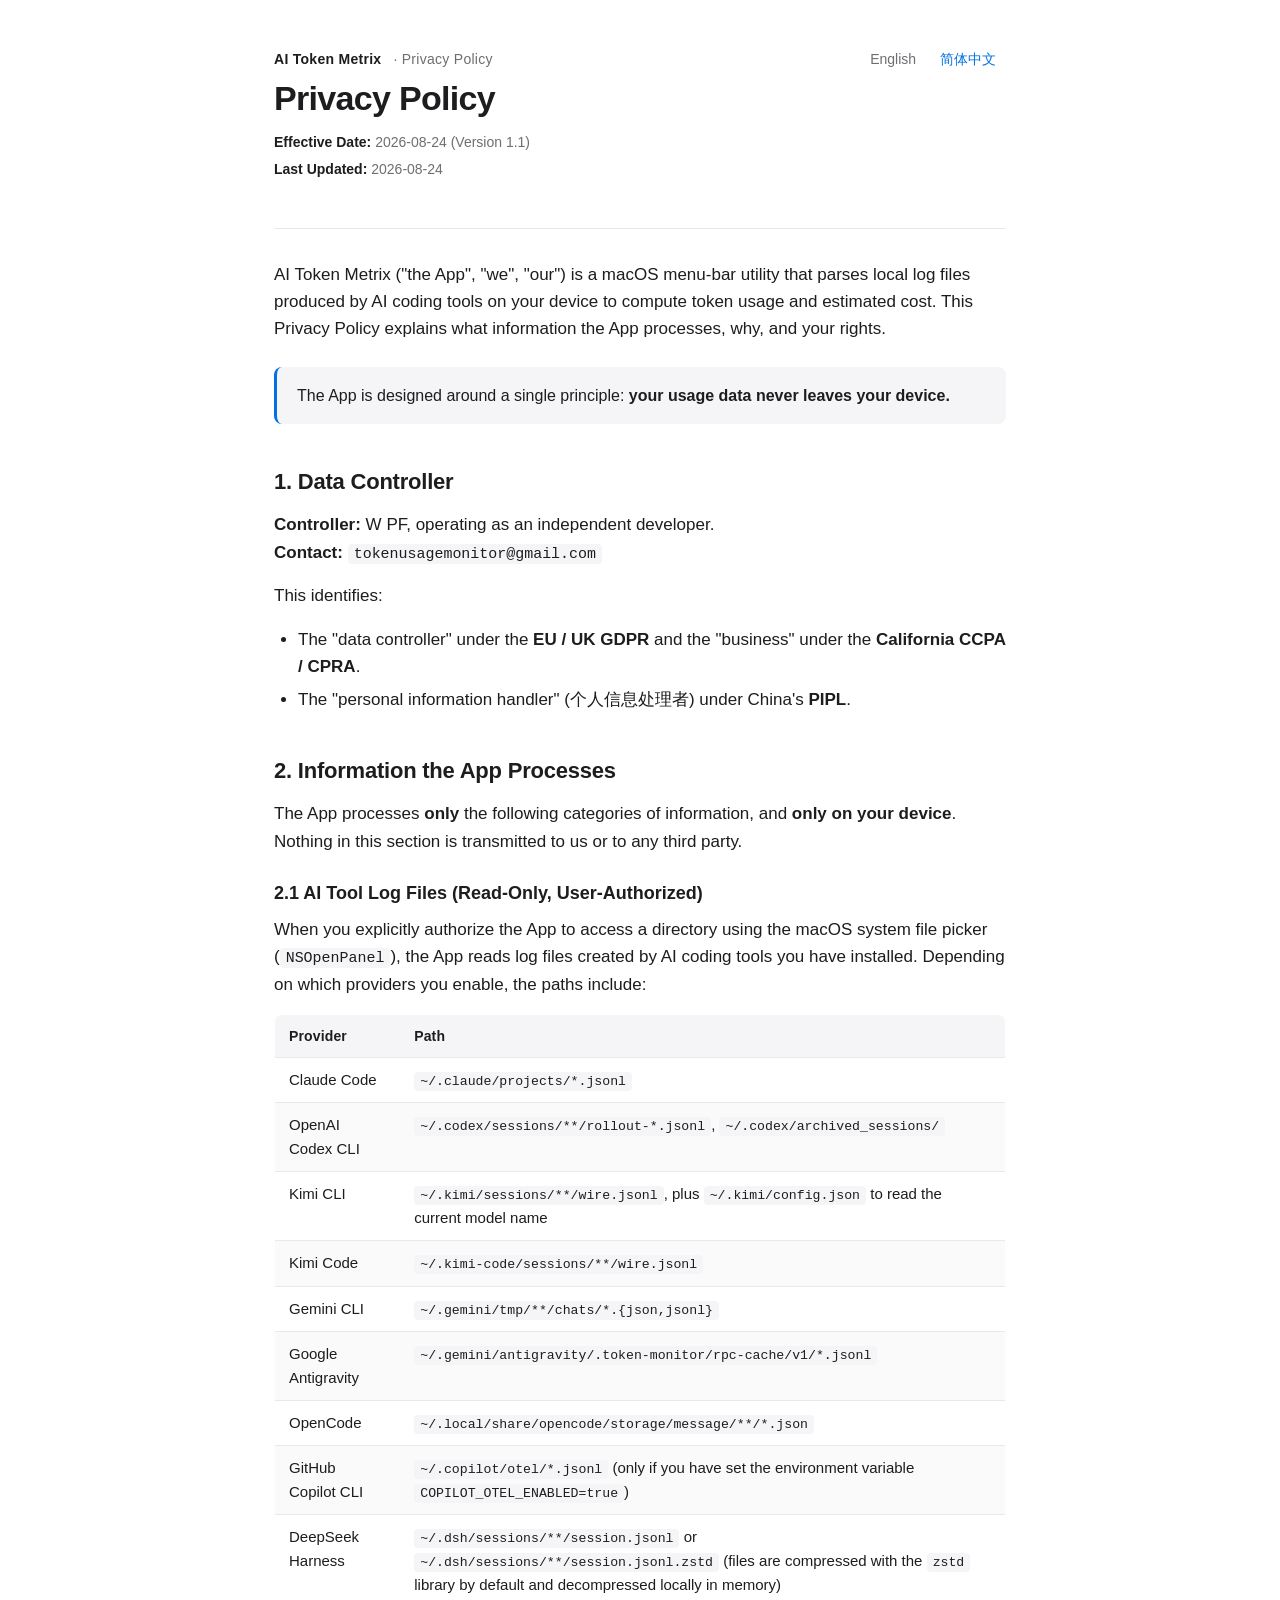
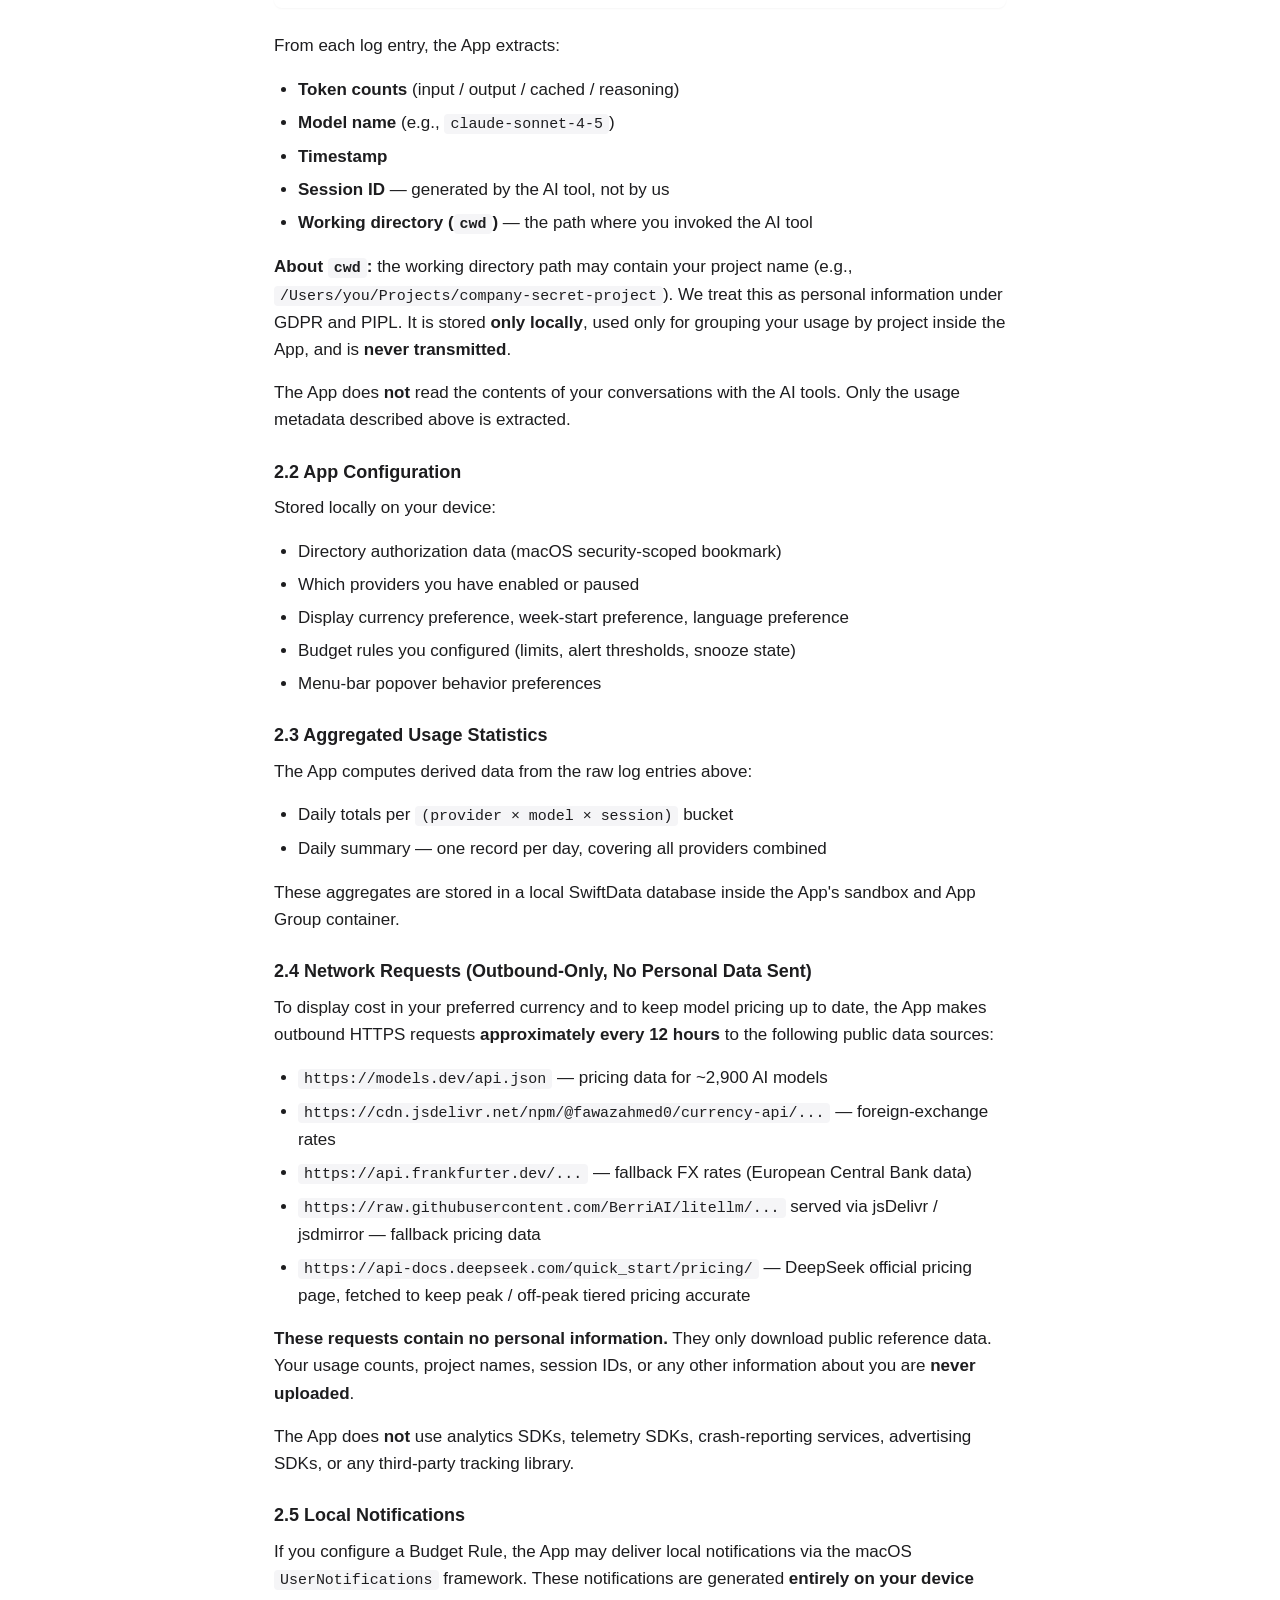
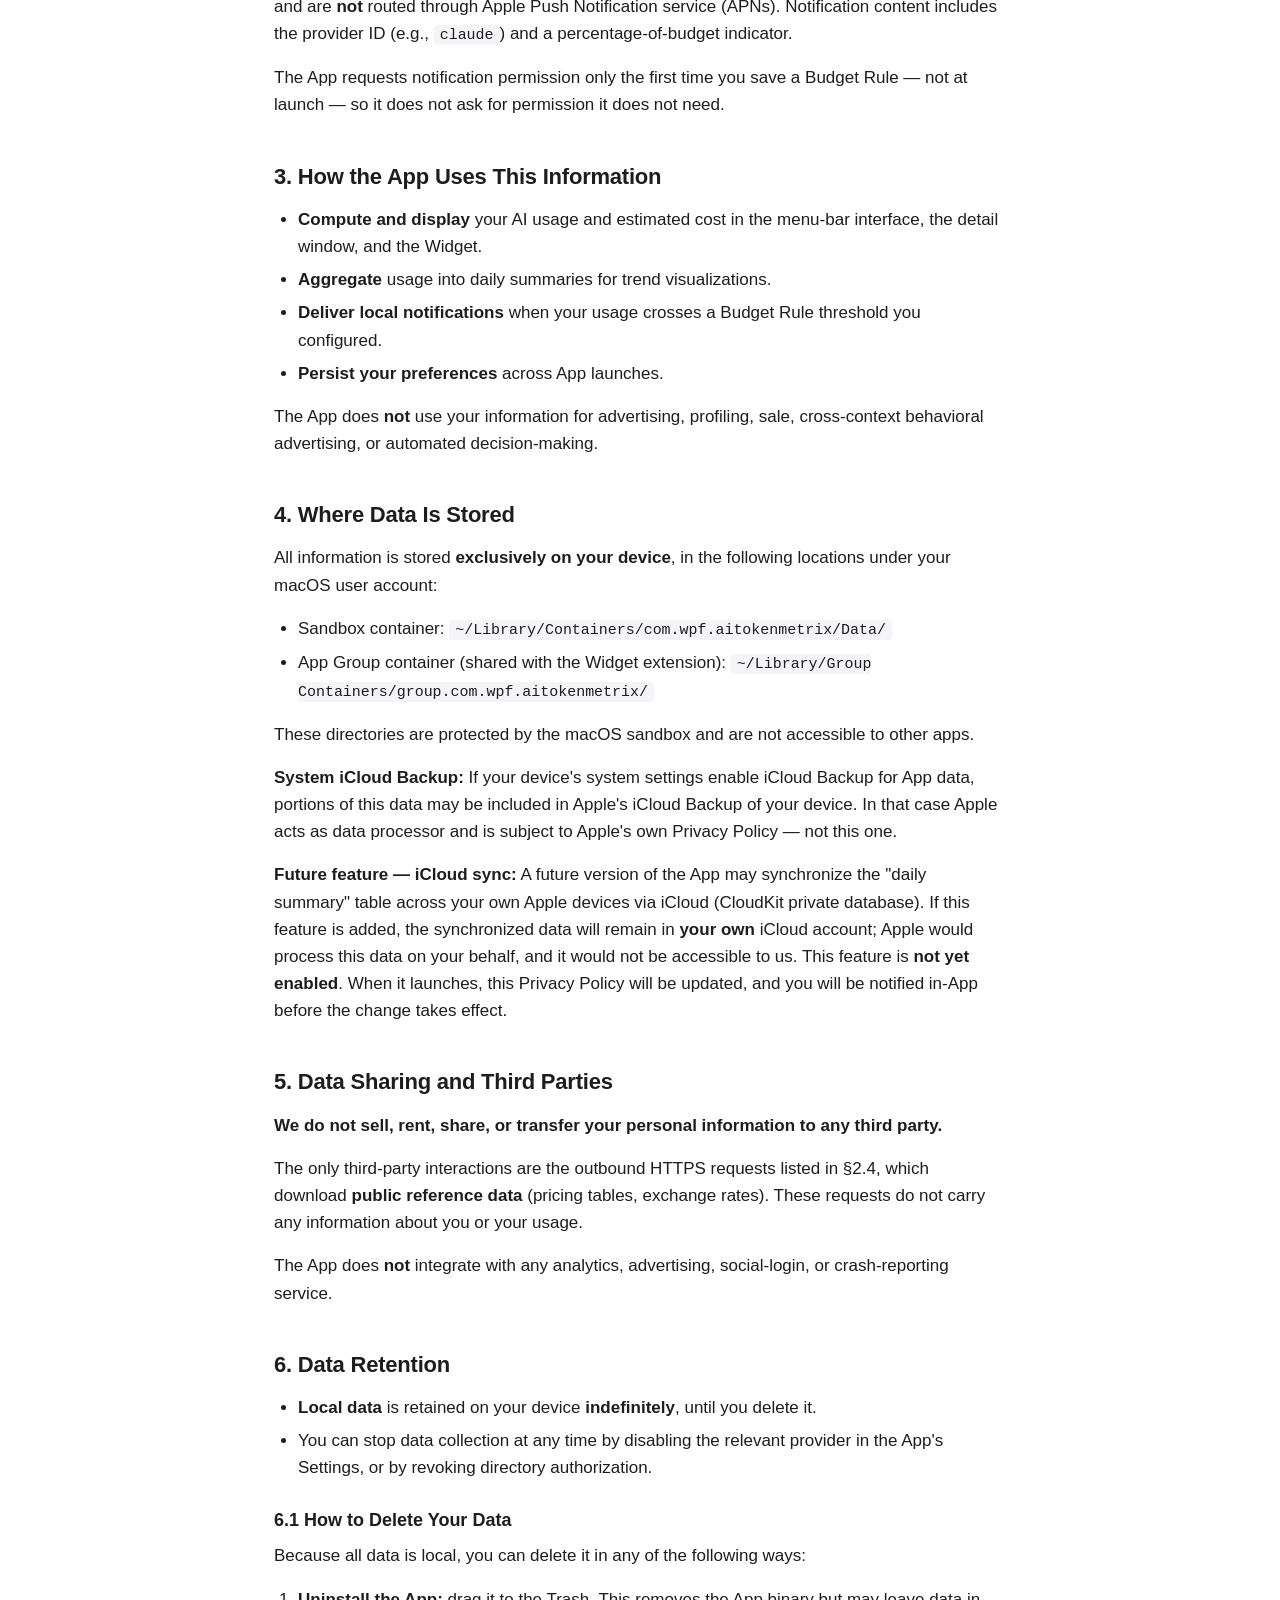
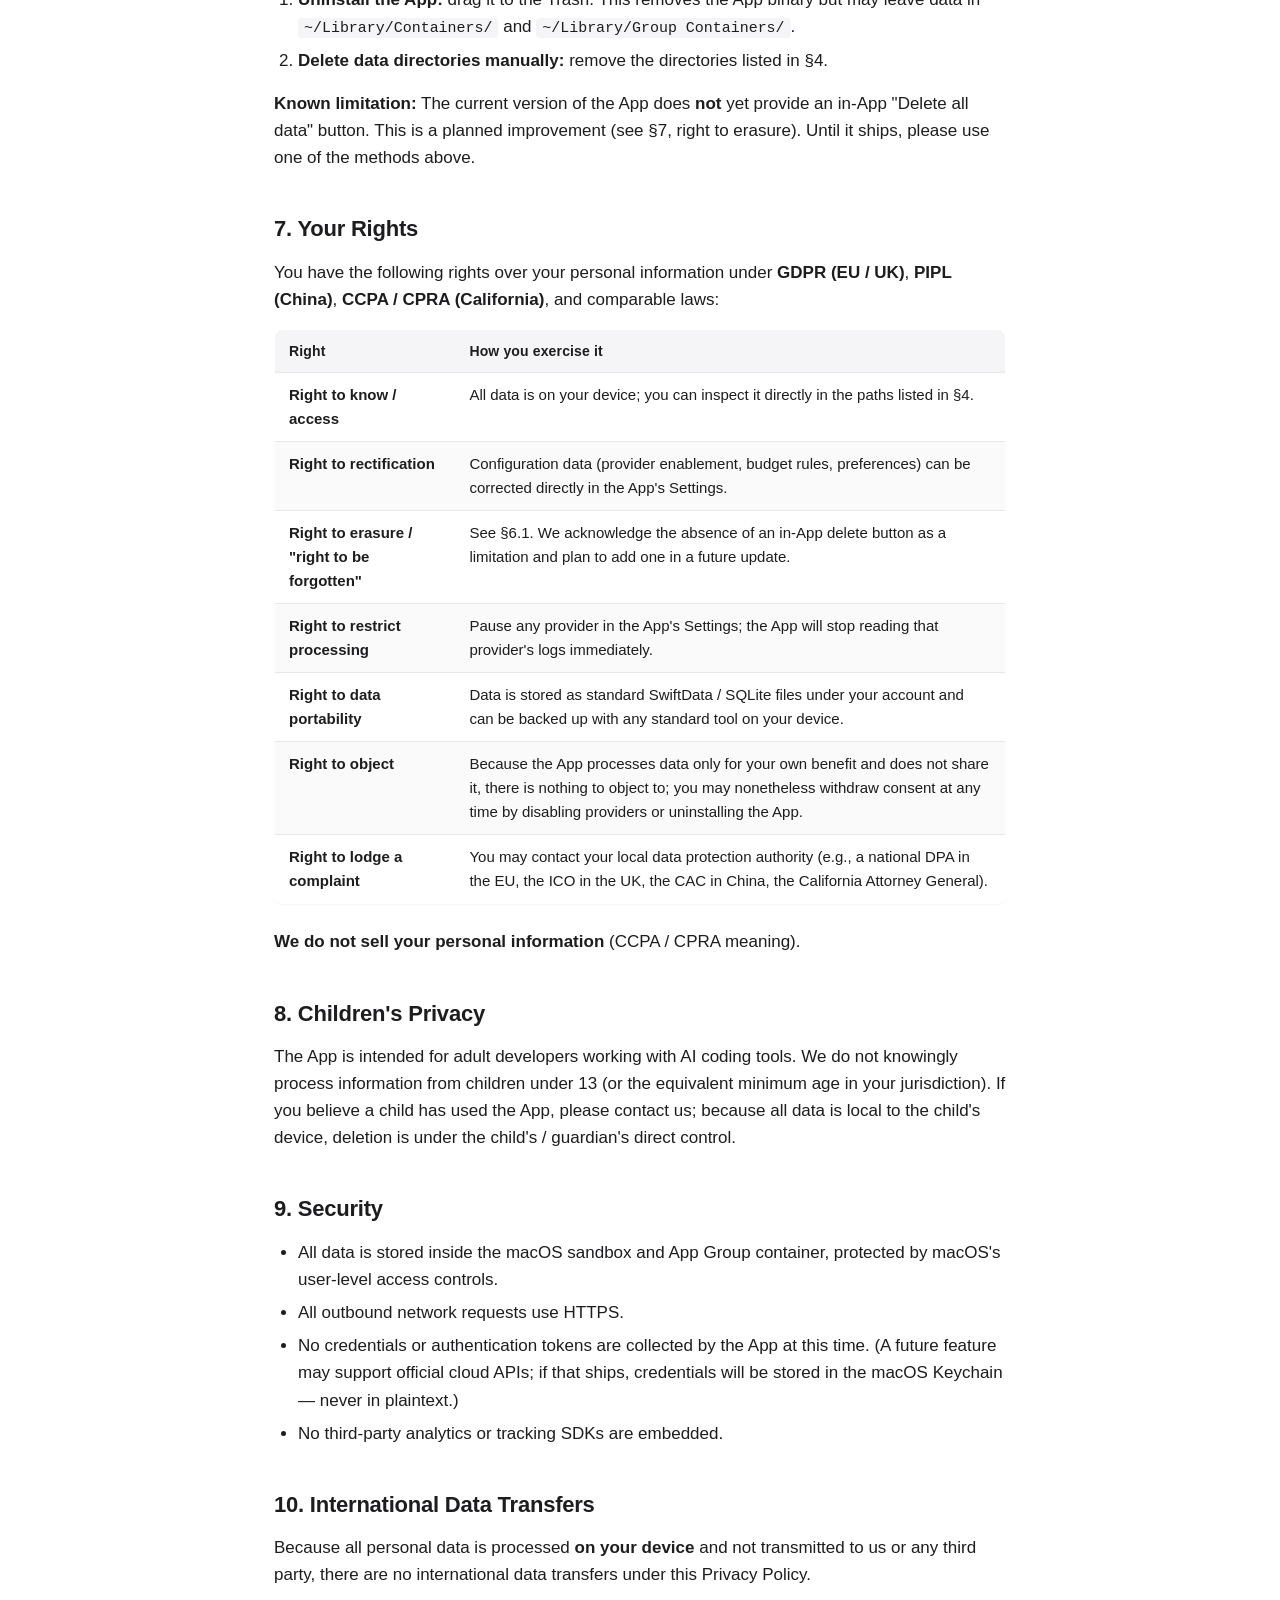
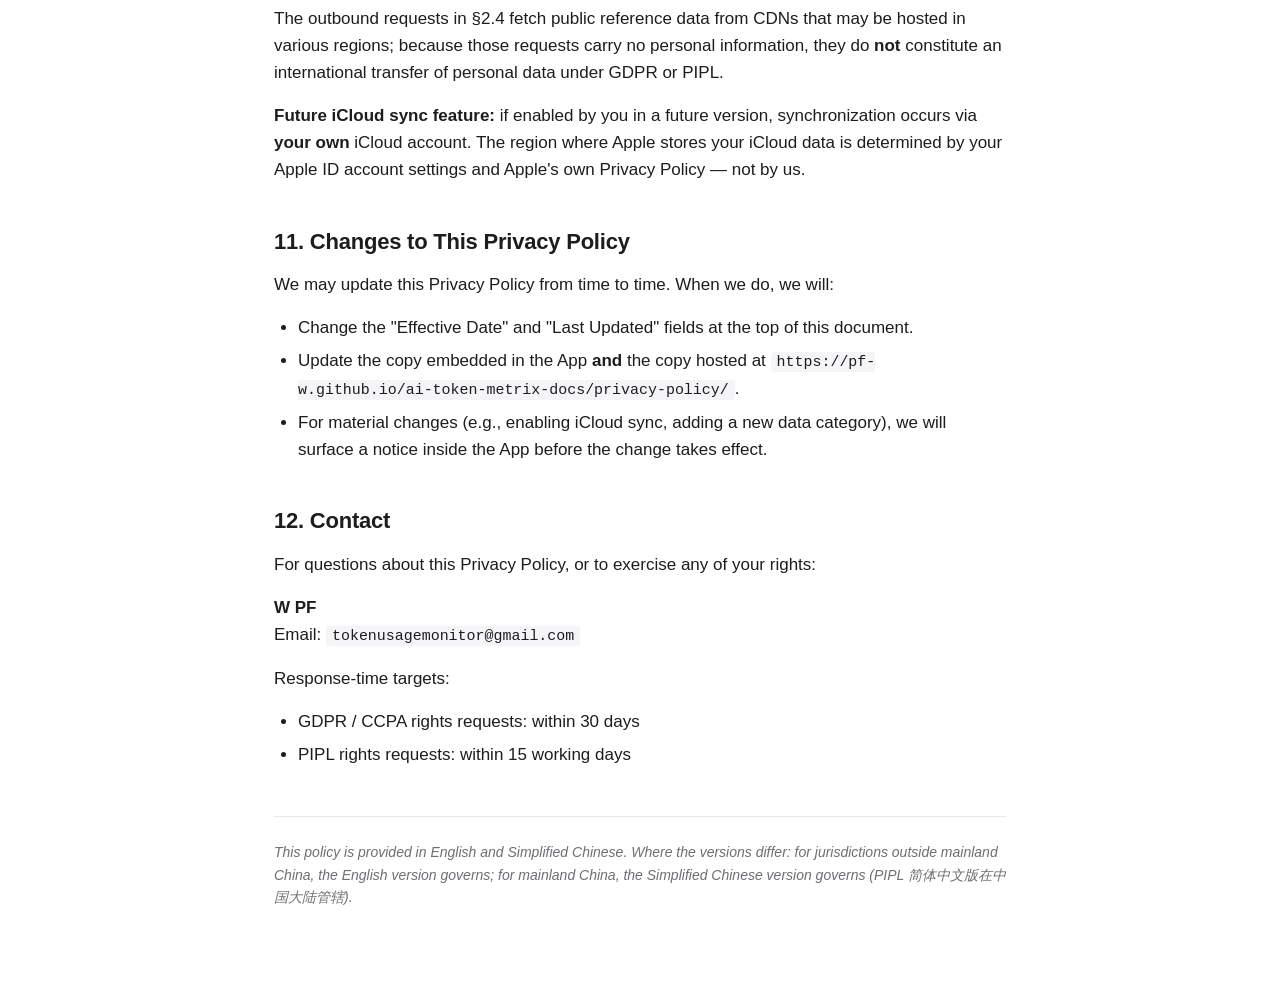
==== commit 851d3d1c: "update" ====
--- a/privacy-policy/en.html
+++ b/privacy-policy/en.html
@@ -18,8 +18,8 @@
       <div class="app-brand"><strong>AI Token Metrix</strong> · Privacy Policy</div>
       <h1>Privacy Policy</h1>
       <div class="meta">
-        <div><strong>Effective Date:</strong> 2026-07-14 (Version 1.0)</div>
-        <div><strong>Last Updated:</strong> 2026-07-14</div>
+        <div><strong>Effective Date:</strong> 2026-08-24 (Version 1.1)</div>
+        <div><strong>Last Updated:</strong> 2026-08-24</div>
       </div>
     </header>
 
@@ -56,6 +56,7 @@
         <tr><td>Google Antigravity</td><td><code>~/.gemini/antigravity/.token-monitor/rpc-cache/v1/*.jsonl</code></td></tr>
         <tr><td>OpenCode</td><td><code>~/.local/share/opencode/storage/message/**/*.json</code></td></tr>
         <tr><td>GitHub Copilot CLI</td><td><code>~/.copilot/otel/*.jsonl</code> (only if you have set the environment variable <code>COPILOT_OTEL_ENABLED=true</code>)</td></tr>
+        <tr><td>DeepSeek Harness</td><td><code>~/.dsh/sessions/**/session.jsonl</code> or <code>~/.dsh/sessions/**/session.jsonl.zstd</code> (files are compressed with the <code>zstd</code> library by default and decompressed locally in memory)</td></tr>
       </tbody>
     </table>
 
@@ -97,6 +98,7 @@
       <li><code>https://cdn.jsdelivr.net/npm/@fawazahmed0/currency-api/...</code> — foreign-exchange rates</li>
       <li><code>https://api.frankfurter.dev/...</code> — fallback FX rates (European Central Bank data)</li>
       <li><code>https://raw.githubusercontent.com/BerriAI/litellm/...</code> served via jsDelivr / jsdmirror — fallback pricing data</li>
+      <li><code>https://api-docs.deepseek.com/quick_start/pricing/</code> — DeepSeek official pricing page, fetched to keep peak / off-peak tiered pricing accurate</li>
     </ul>
     <p><strong>These requests contain no personal information.</strong> They only download public reference data. Your usage counts, project names, session IDs, or any other information about you are <strong>never uploaded</strong>.</p>
     <p>The App does <strong>not</strong> use analytics SDKs, telemetry SDKs, crash-reporting services, advertising SDKs, or any third-party tracking library.</p>
